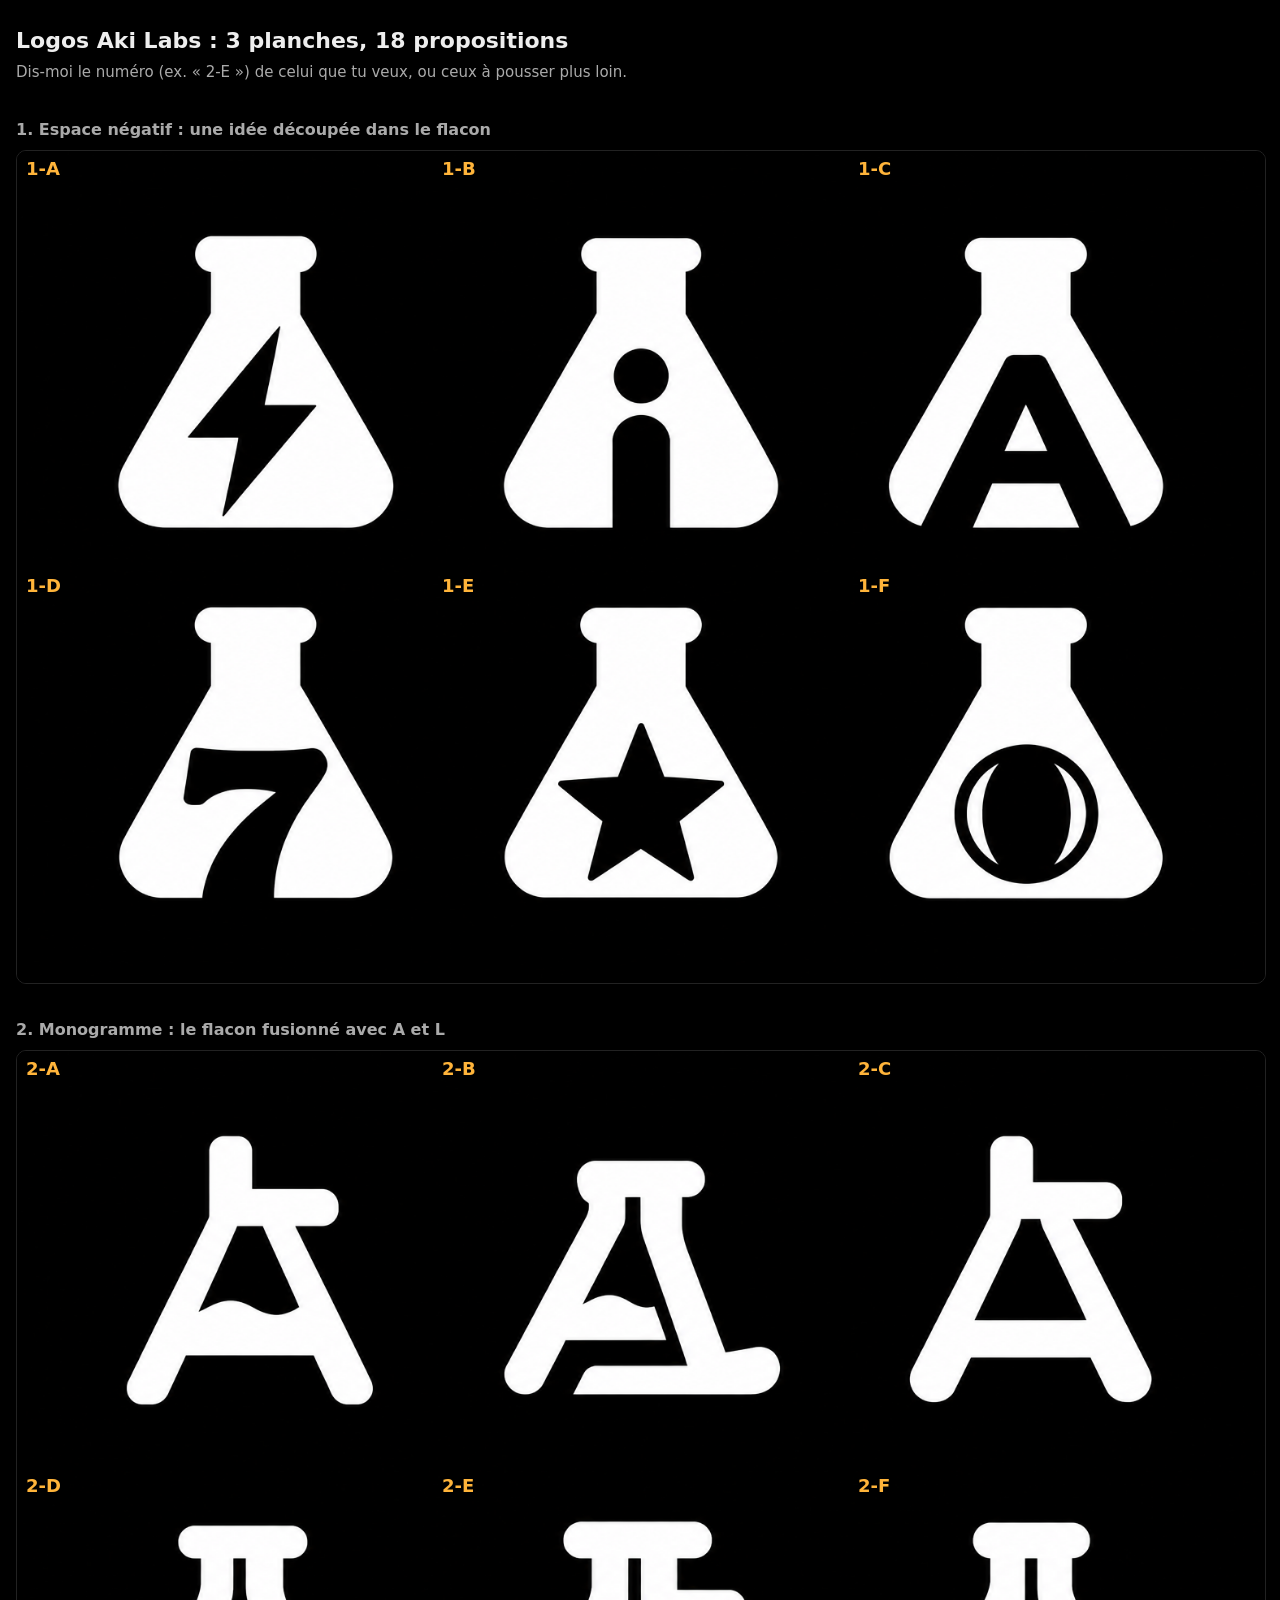
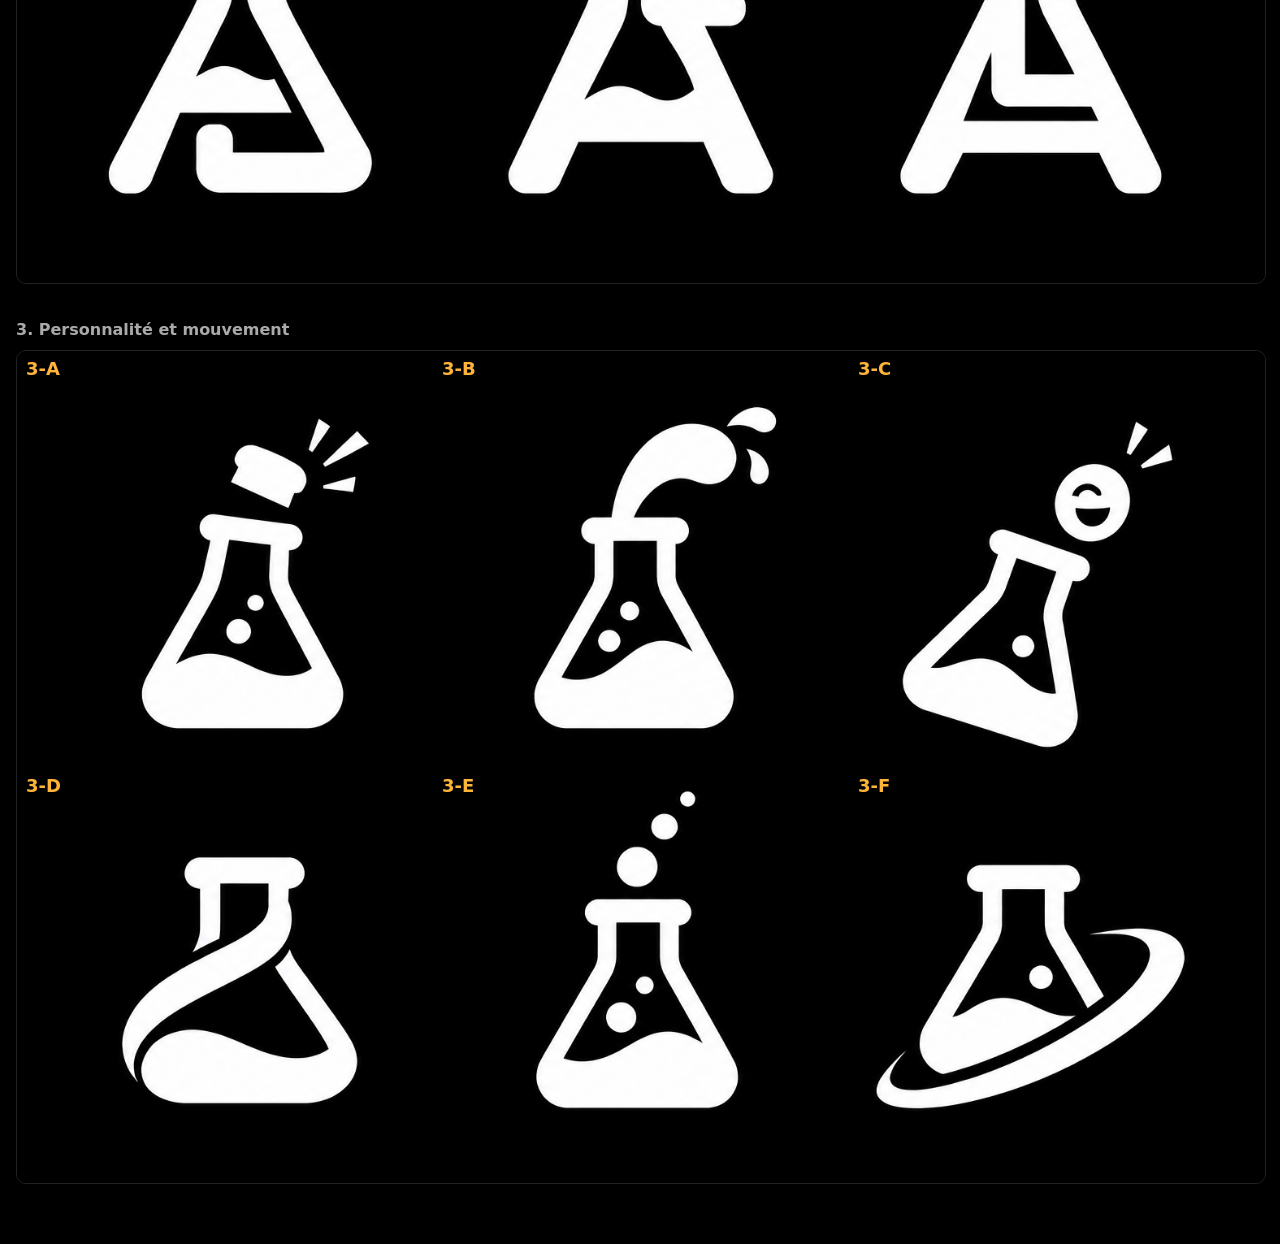
==== logo-mark/codex/index.html @ 2d0d85c2 "Logo mark boards generated with Codex image generation (3 directions x 6) Co-Authored-By: Claude Opu" ====
<!doctype html>
<!-- Aki Labs logo boards generated with Codex image generation (owner 2026-11-10). Prompts p1-p3.txt, logs log1-3.txt.
     http://127.0.0.1:3661/aki-labs-brand/logo-mark/codex/ -->
<html lang="fr"><head><meta charset="utf-8"><meta name="viewport" content="width=device-width, initial-scale=1"><title>Logos Aki Labs : planches</title>
<style>
  body { margin: 0; background: #000; color: #eee; font: 15px/1.5 system-ui, sans-serif; }
  main { max-width: 1400px; margin: 0 auto; padding: 24px 16px 60px; }
  h1 { font-size: 22px; margin: 0 0 4px; } h2 { font-size: 16px; color: #aaa; margin: 34px 0 8px; font-weight: 600; }
  .board { position: relative; } .board img { width: 100%; display: block; border: 1px solid #222; border-radius: 10px; }
  .board b { position: absolute; font: 700 18px system-ui; color: #ffb43a; transform: translate(10px, 8px); }
</style></head><body><main>
<h1>Logos Aki Labs : 3 planches, 18 propositions</h1>
<p style="color:#aaa;margin:0">Dis-moi le numéro (ex. « 2-E ») de celui que tu veux, ou ceux à pousser plus loin.</p>
<h2>1. Espace négatif : une idée découpée dans le flacon</h2><div class="board" data-n="1"><img src="planche-1.png"></div>
<h2>2. Monogramme : le flacon fusionné avec A et L</h2><div class="board" data-n="2"><img src="planche-2.png"></div>
<h2>3. Personnalité et mouvement</h2><div class="board" data-n="3"><img src="planche-3.png"></div>
</main><script>
document.querySelectorAll('.board').forEach((b) => 'ABCDEF'.split('').forEach((l, i) => {
  const t = document.createElement('b'); t.textContent = b.dataset.n + '-' + l;
  t.style.left = (i % 3) * 33.33 + '%'; t.style.top = (i < 3 ? 0 : 50) + '%'; b.appendChild(t);
}));
</script></body></html>
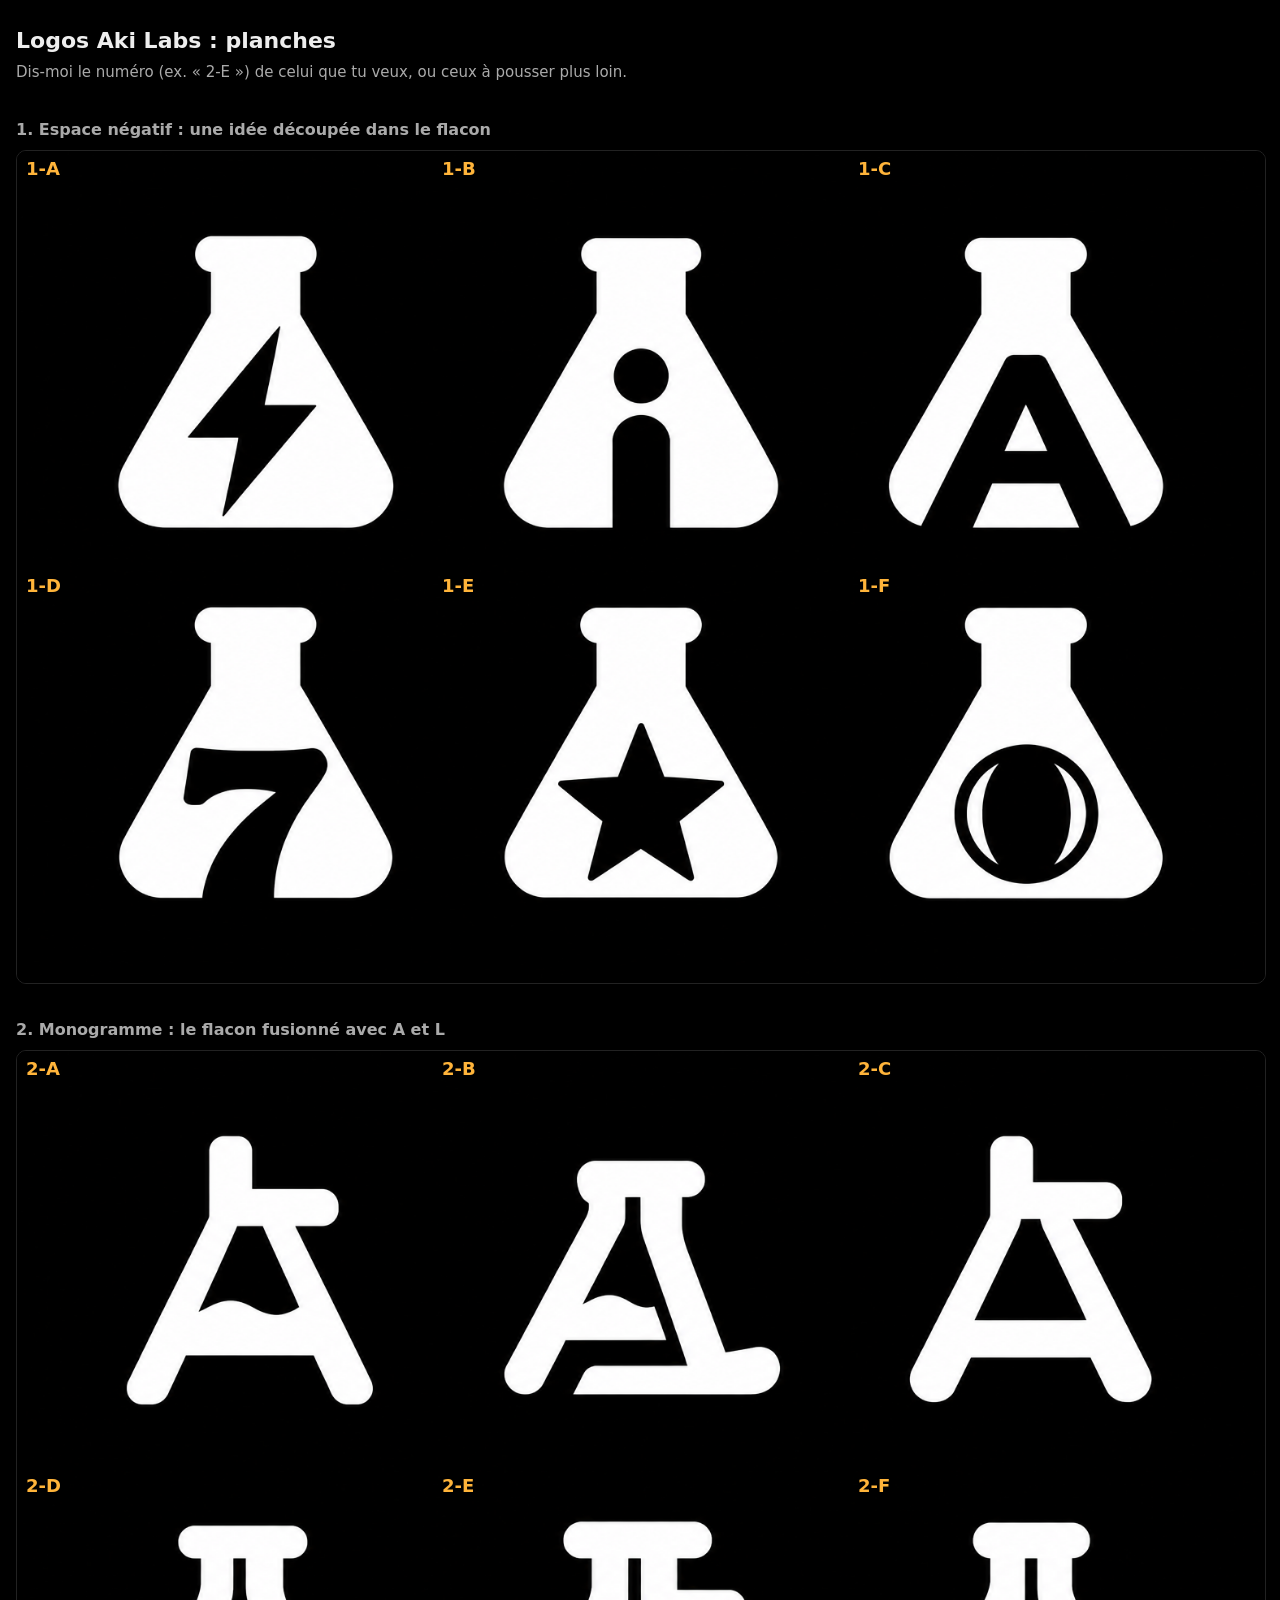
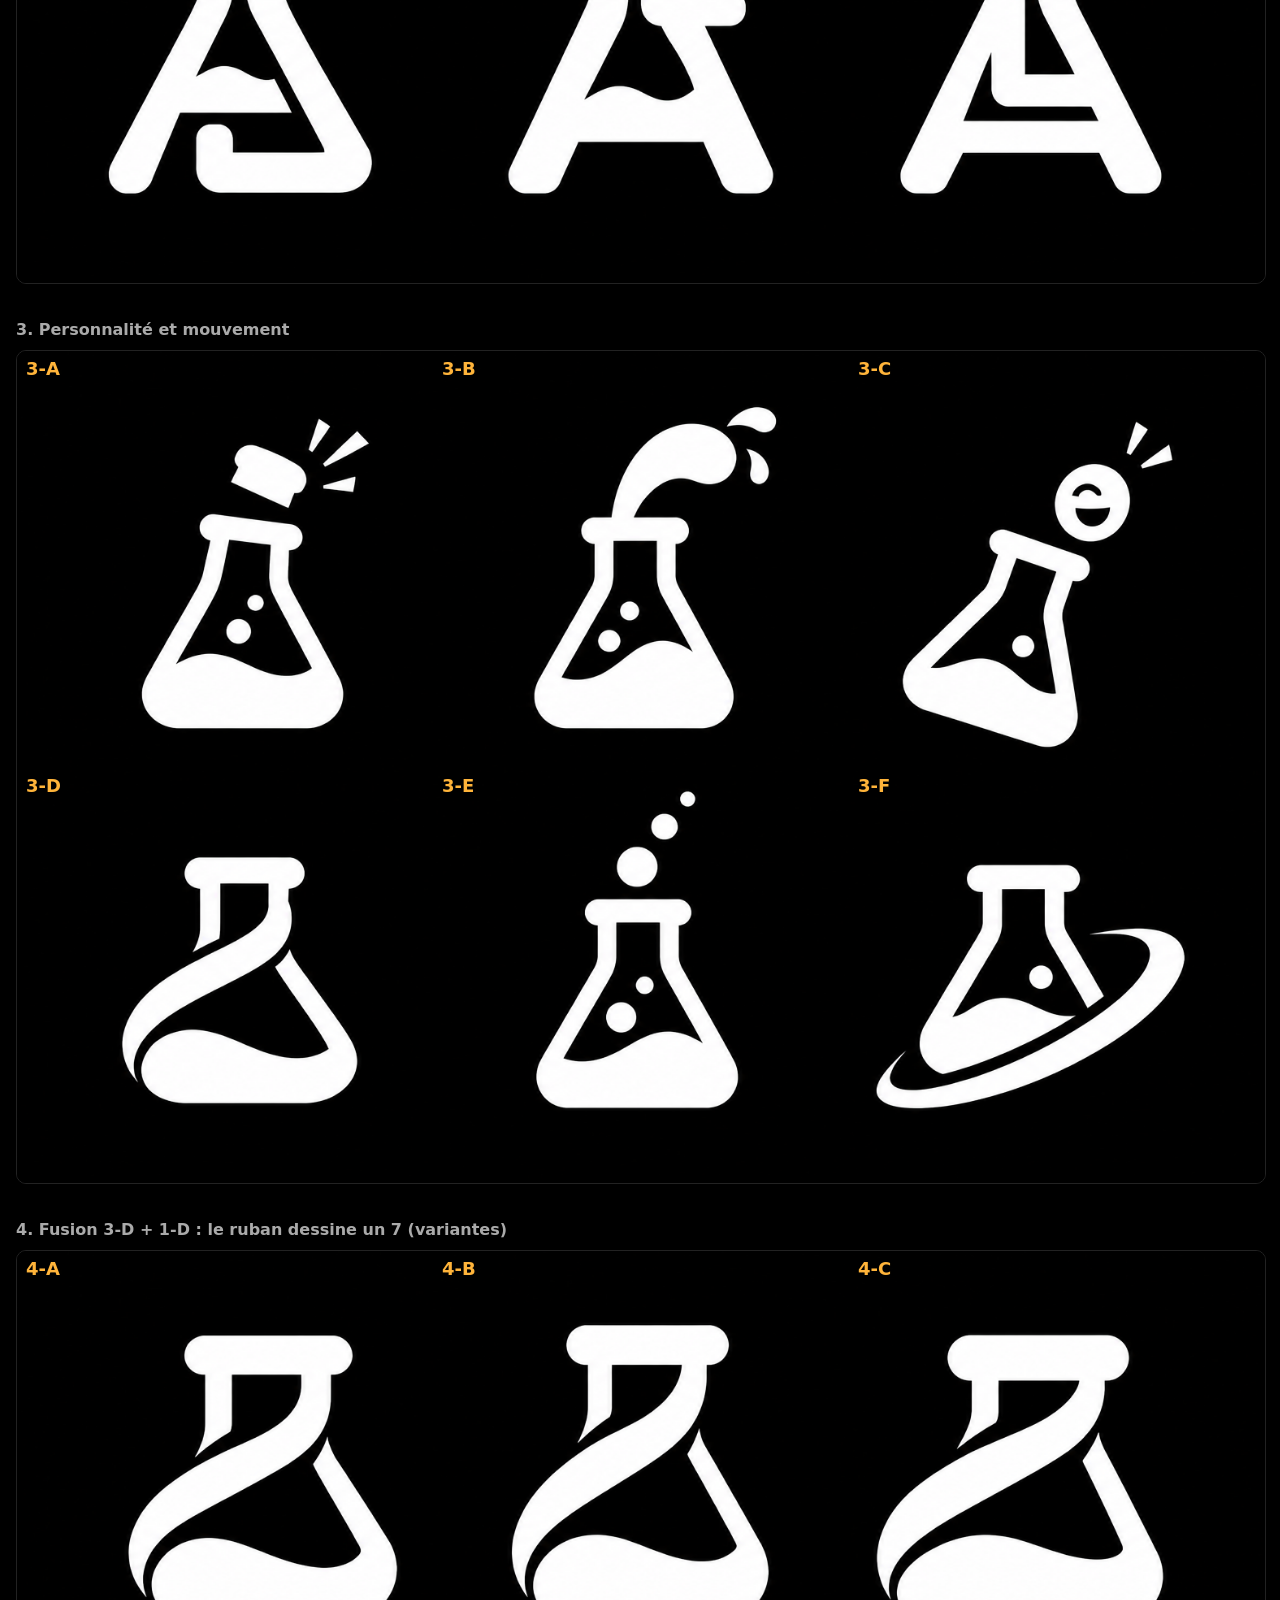
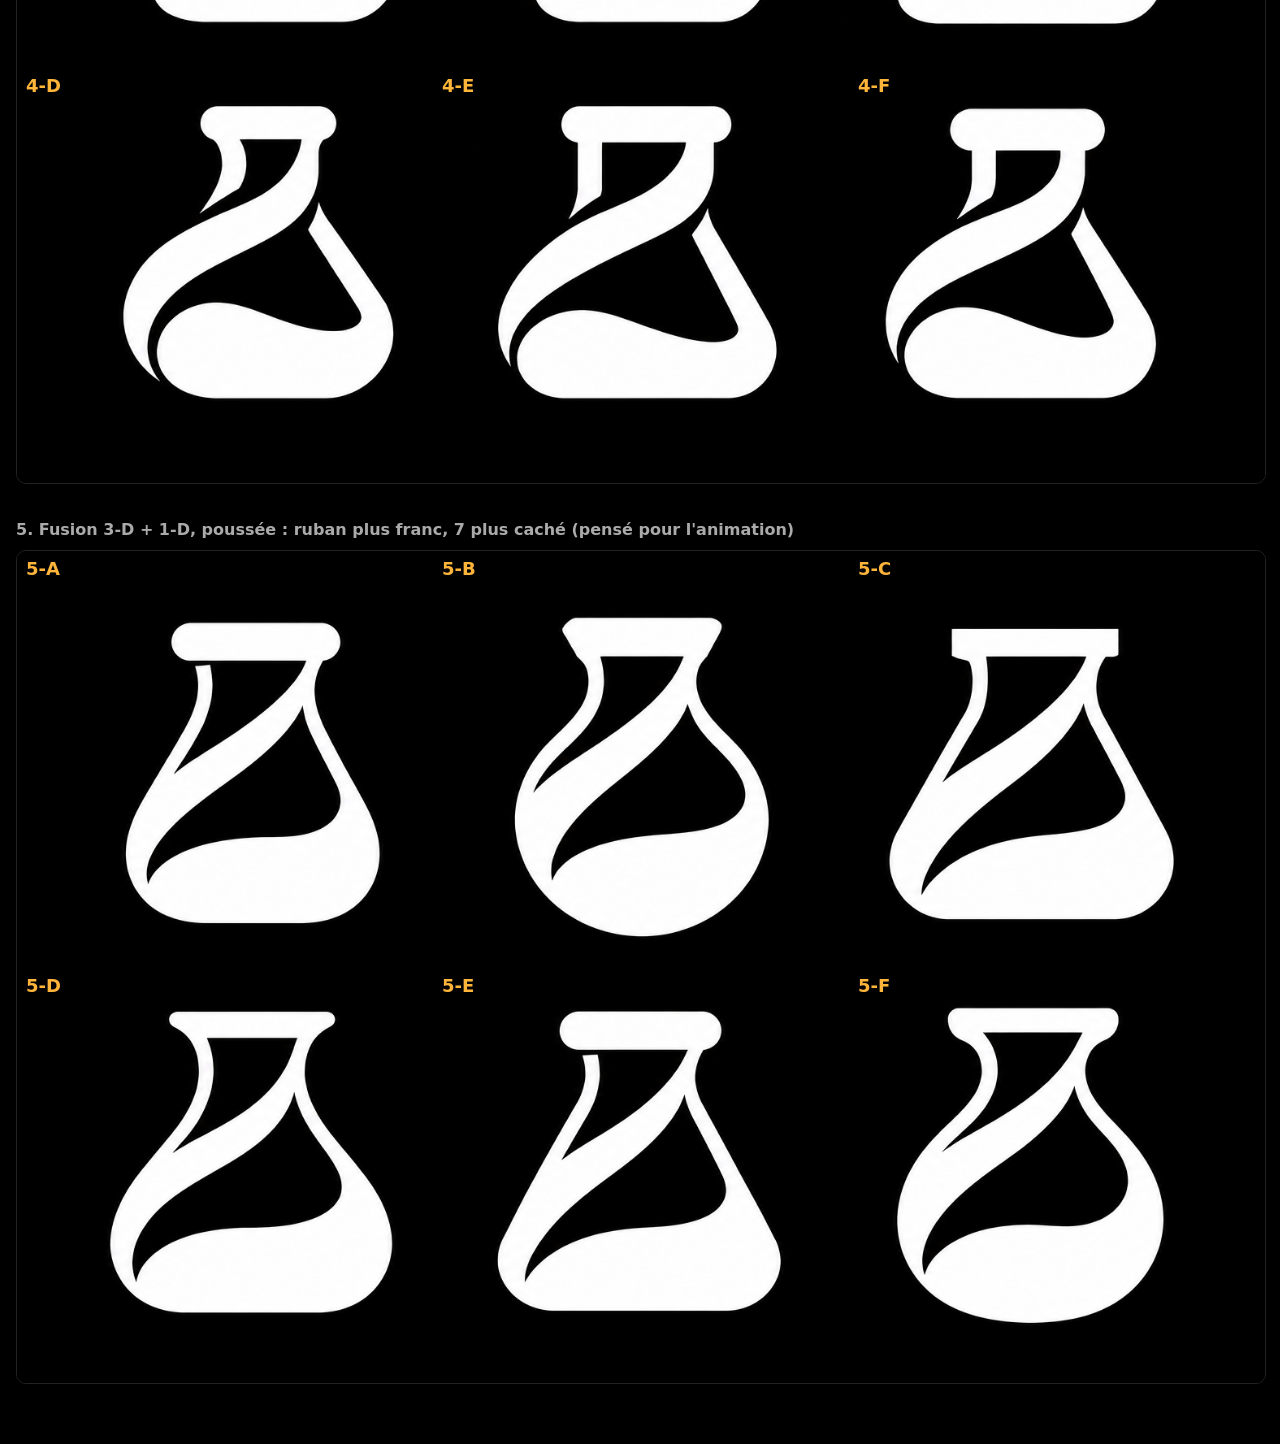
==== commit 86202a32: "Logo boards 4-5: ribbon flask that draws a 7 (merge of 3-D and 1-D) Co-Authored-By: Claude Opus 5.5 " ====
--- a/logo-mark/codex/index.html
+++ b/logo-mark/codex/index.html
@@ -9,11 +9,13 @@
   .board { position: relative; } .board img { width: 100%; display: block; border: 1px solid #222; border-radius: 10px; }
   .board b { position: absolute; font: 700 18px system-ui; color: #ffb43a; transform: translate(10px, 8px); }
 </style></head><body><main>
-<h1>Logos Aki Labs : 3 planches, 18 propositions</h1>
+<h1>Logos Aki Labs : planches</h1>
 <p style="color:#aaa;margin:0">Dis-moi le numéro (ex. « 2-E ») de celui que tu veux, ou ceux à pousser plus loin.</p>
 <h2>1. Espace négatif : une idée découpée dans le flacon</h2><div class="board" data-n="1"><img src="planche-1.png"></div>
 <h2>2. Monogramme : le flacon fusionné avec A et L</h2><div class="board" data-n="2"><img src="planche-2.png"></div>
 <h2>3. Personnalité et mouvement</h2><div class="board" data-n="3"><img src="planche-3.png"></div>
+<h2>4. Fusion 3-D + 1-D : le ruban dessine un 7 (variantes)</h2><div class="board" data-n="4"><img src="planche-4.png"></div>
+<h2>5. Fusion 3-D + 1-D, poussée : ruban plus franc, 7 plus caché (pensé pour l'animation)</h2><div class="board" data-n="5"><img src="planche-5.png"></div>
 </main><script>
 document.querySelectorAll('.board').forEach((b) => 'ABCDEF'.split('').forEach((l, i) => {
   const t = document.createElement('b'); t.textContent = b.dataset.n + '-' + l;
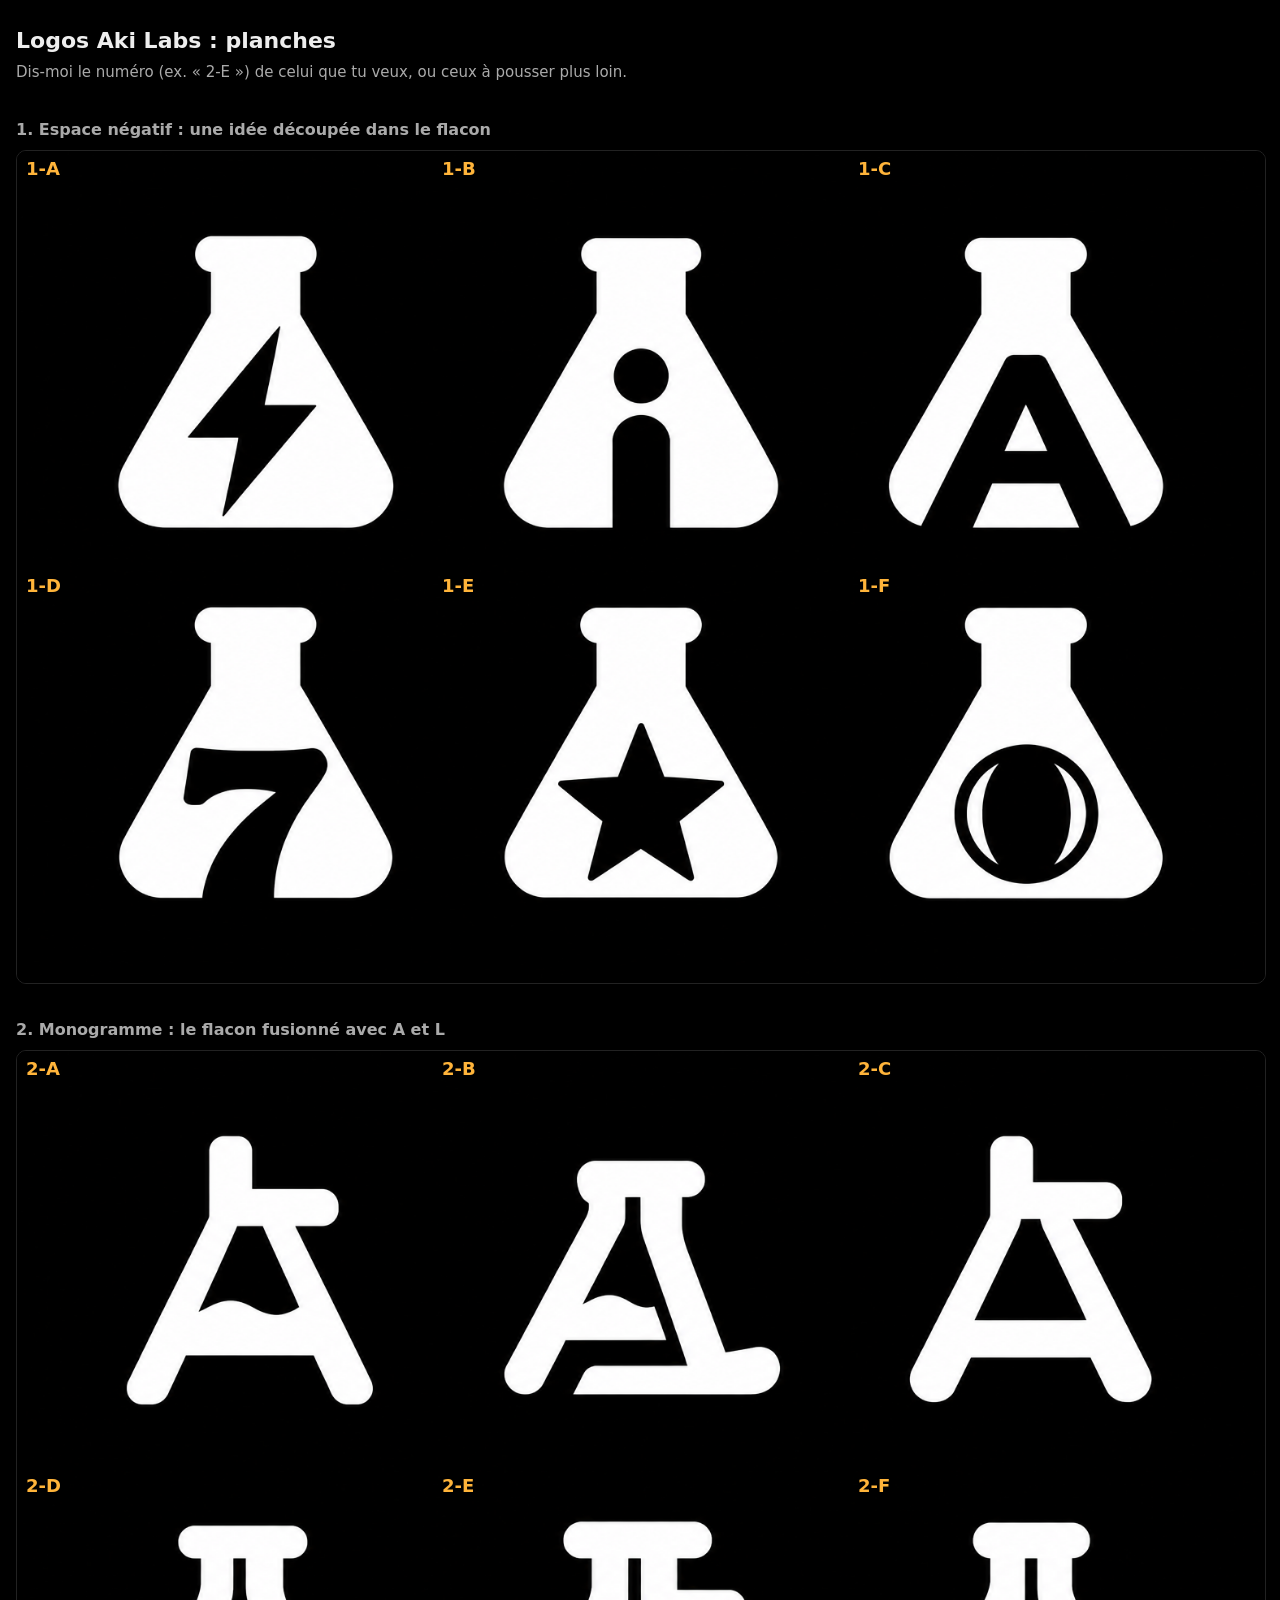
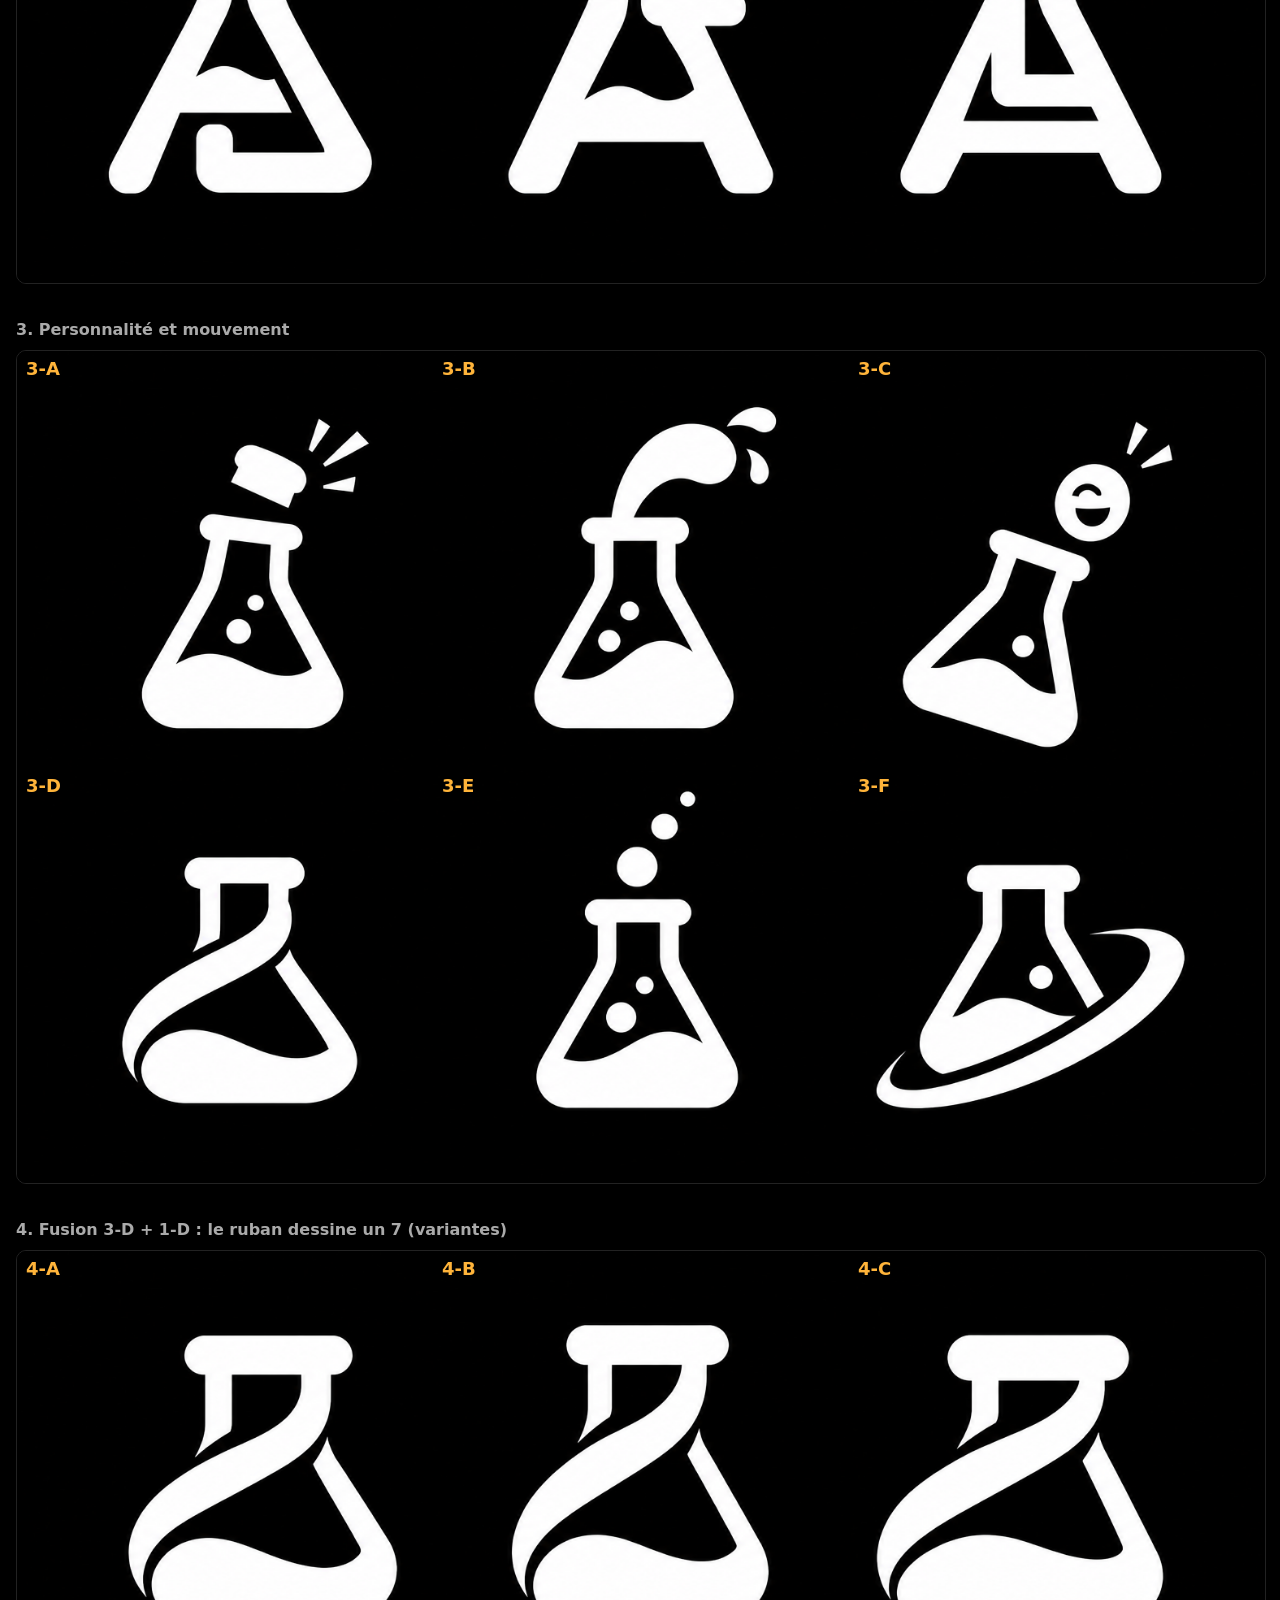
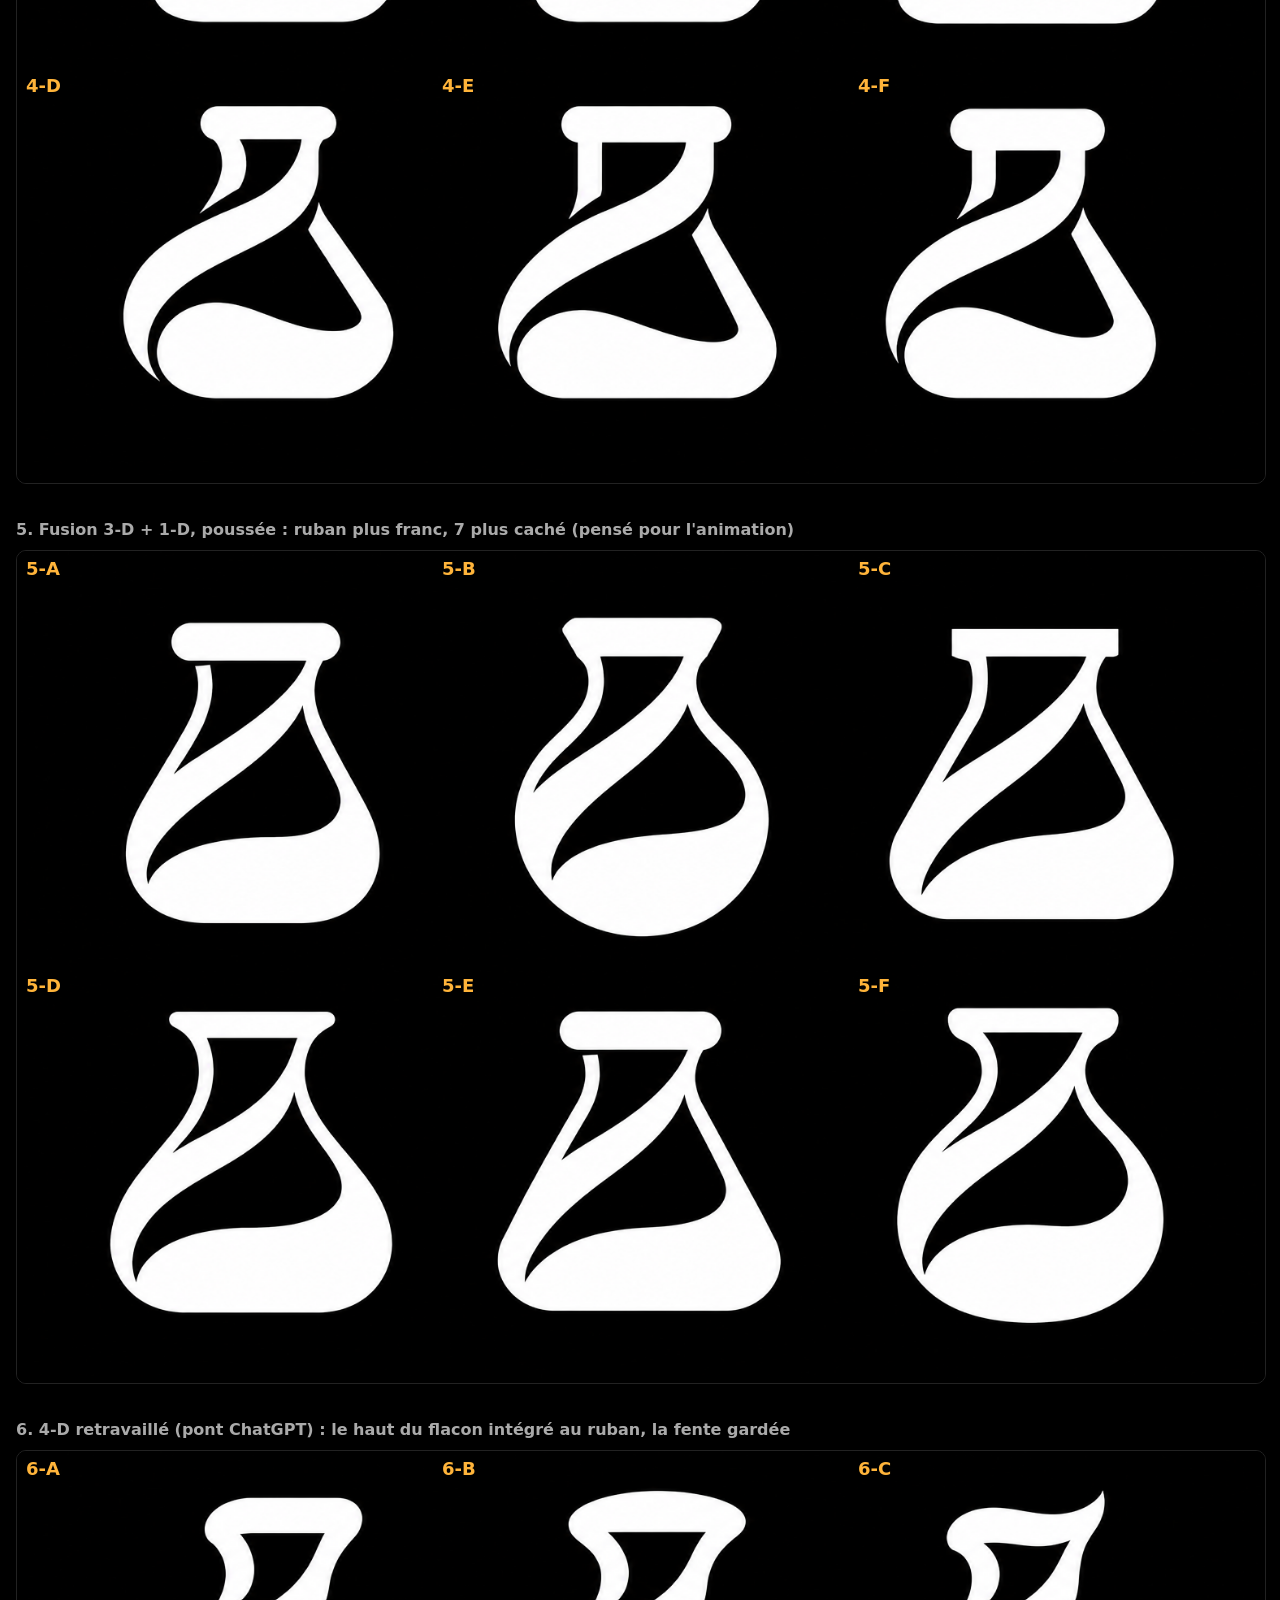
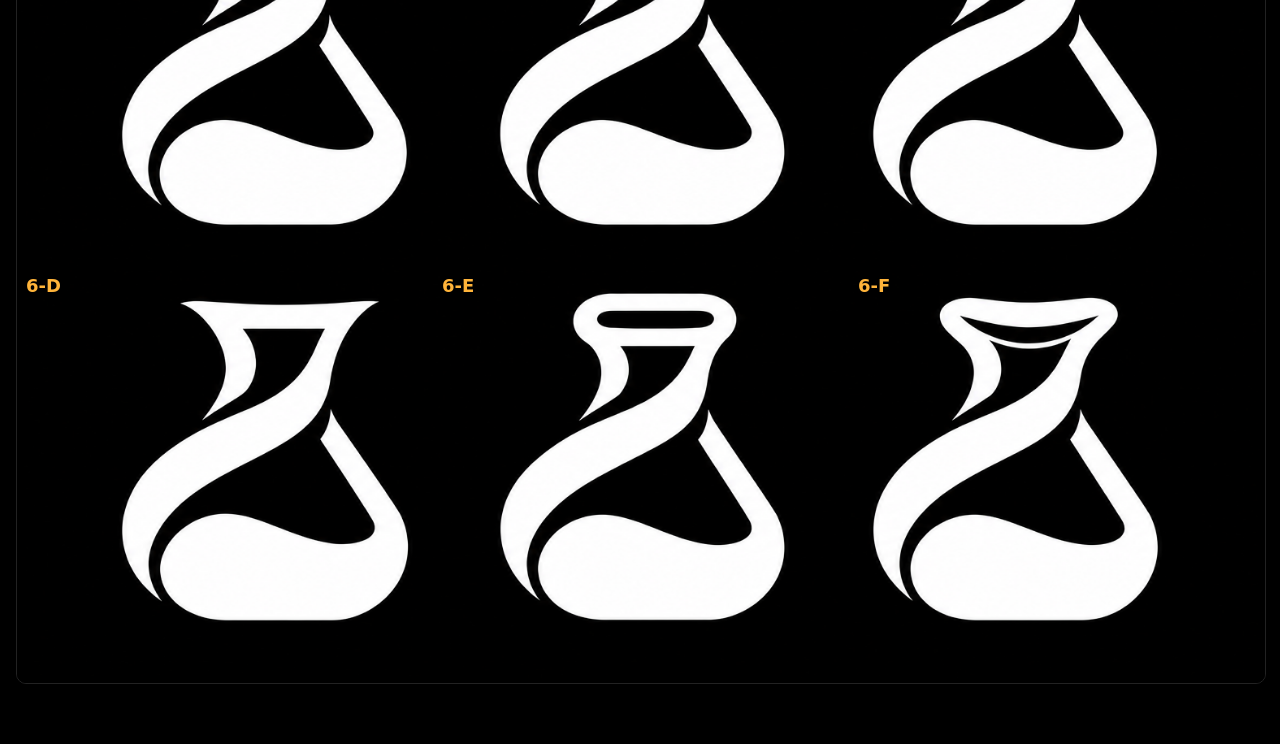
==== commit 83823ea5: "Logo board 6: 4-D with the rim / neck integrated into the ribbon (ChatGPT bridge) Co-Authored-By: Cl" ====
--- a/logo-mark/codex/index.html
+++ b/logo-mark/codex/index.html
@@ -16,6 +16,7 @@
 <h2>3. Personnalité et mouvement</h2><div class="board" data-n="3"><img src="planche-3.png"></div>
 <h2>4. Fusion 3-D + 1-D : le ruban dessine un 7 (variantes)</h2><div class="board" data-n="4"><img src="planche-4.png"></div>
 <h2>5. Fusion 3-D + 1-D, poussée : ruban plus franc, 7 plus caché (pensé pour l'animation)</h2><div class="board" data-n="5"><img src="planche-5.png"></div>
+<h2>6. 4-D retravaillé (pont ChatGPT) : le haut du flacon intégré au ruban, la fente gardée</h2><div class="board" data-n="6"><img src="../bridge/planche-6.png"></div>
 </main><script>
 document.querySelectorAll('.board').forEach((b) => 'ABCDEF'.split('').forEach((l, i) => {
   const t = document.createElement('b'); t.textContent = b.dataset.n + '-' + l;
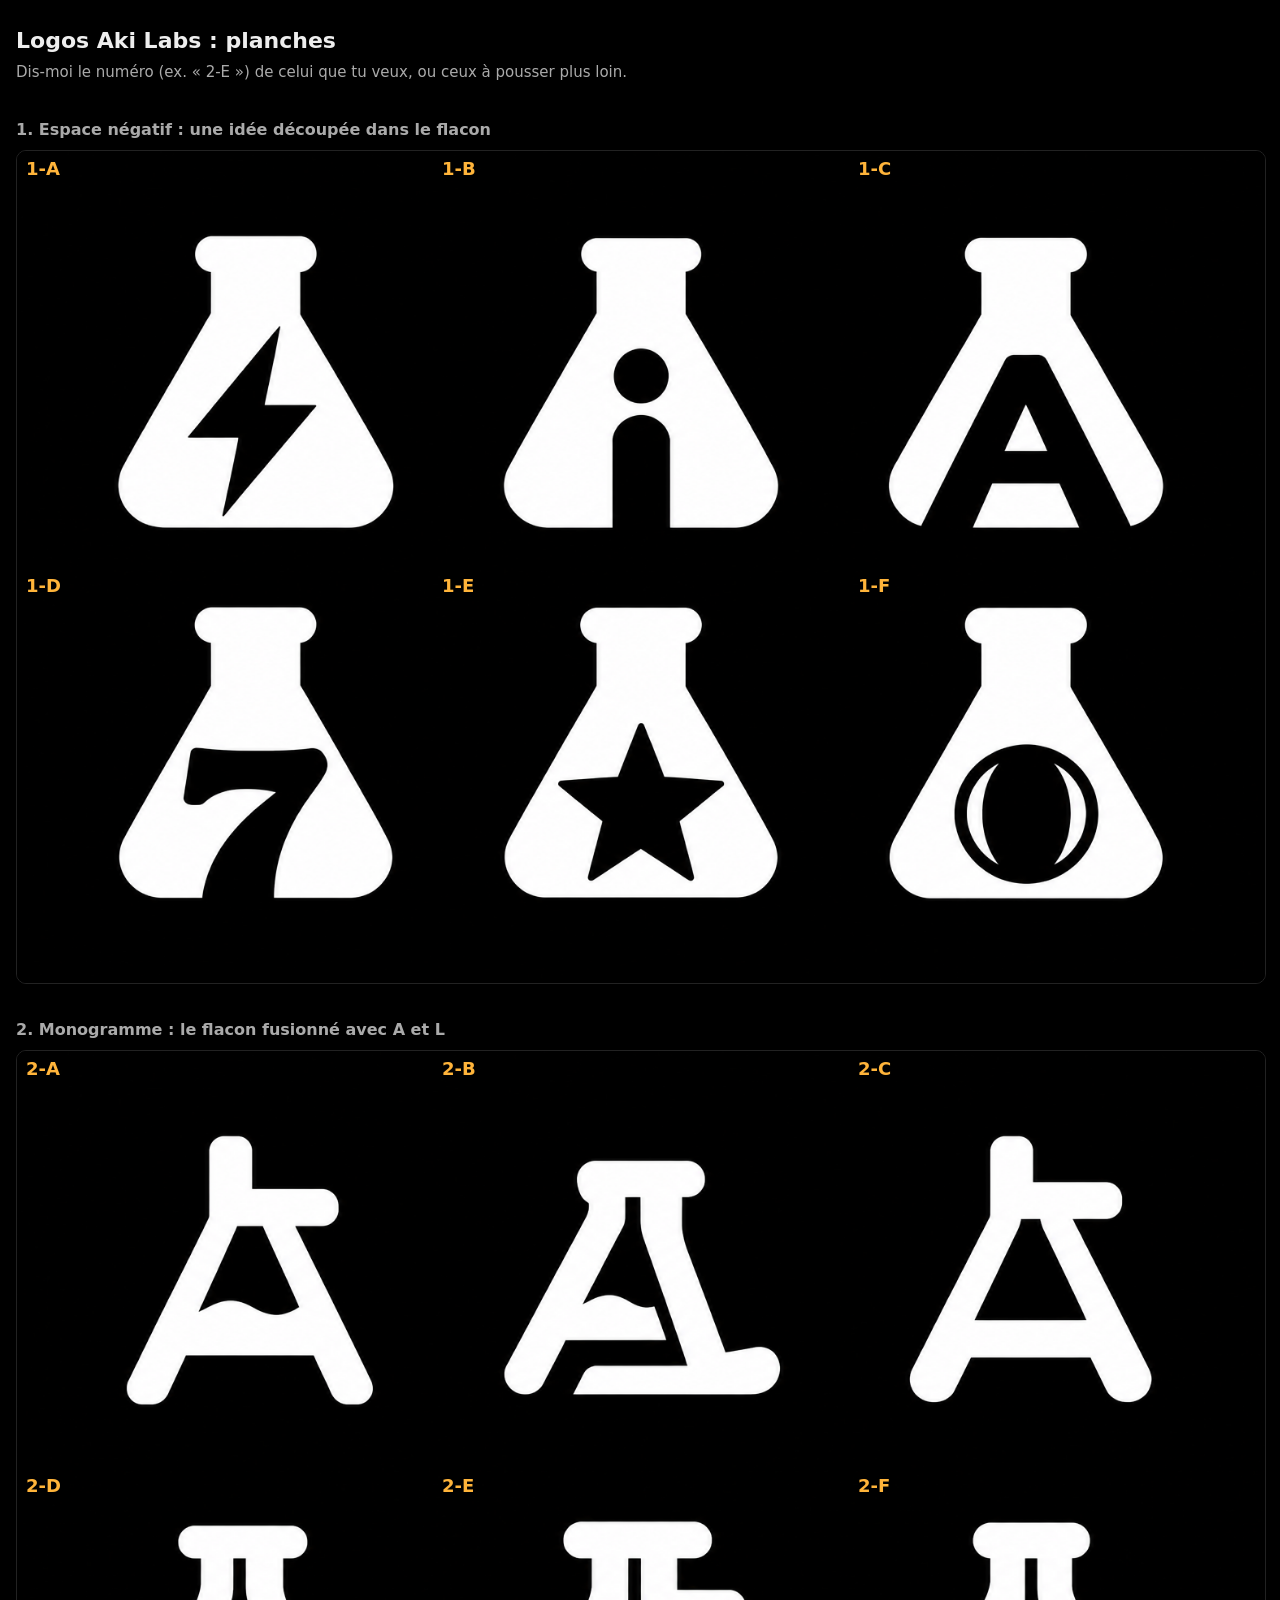
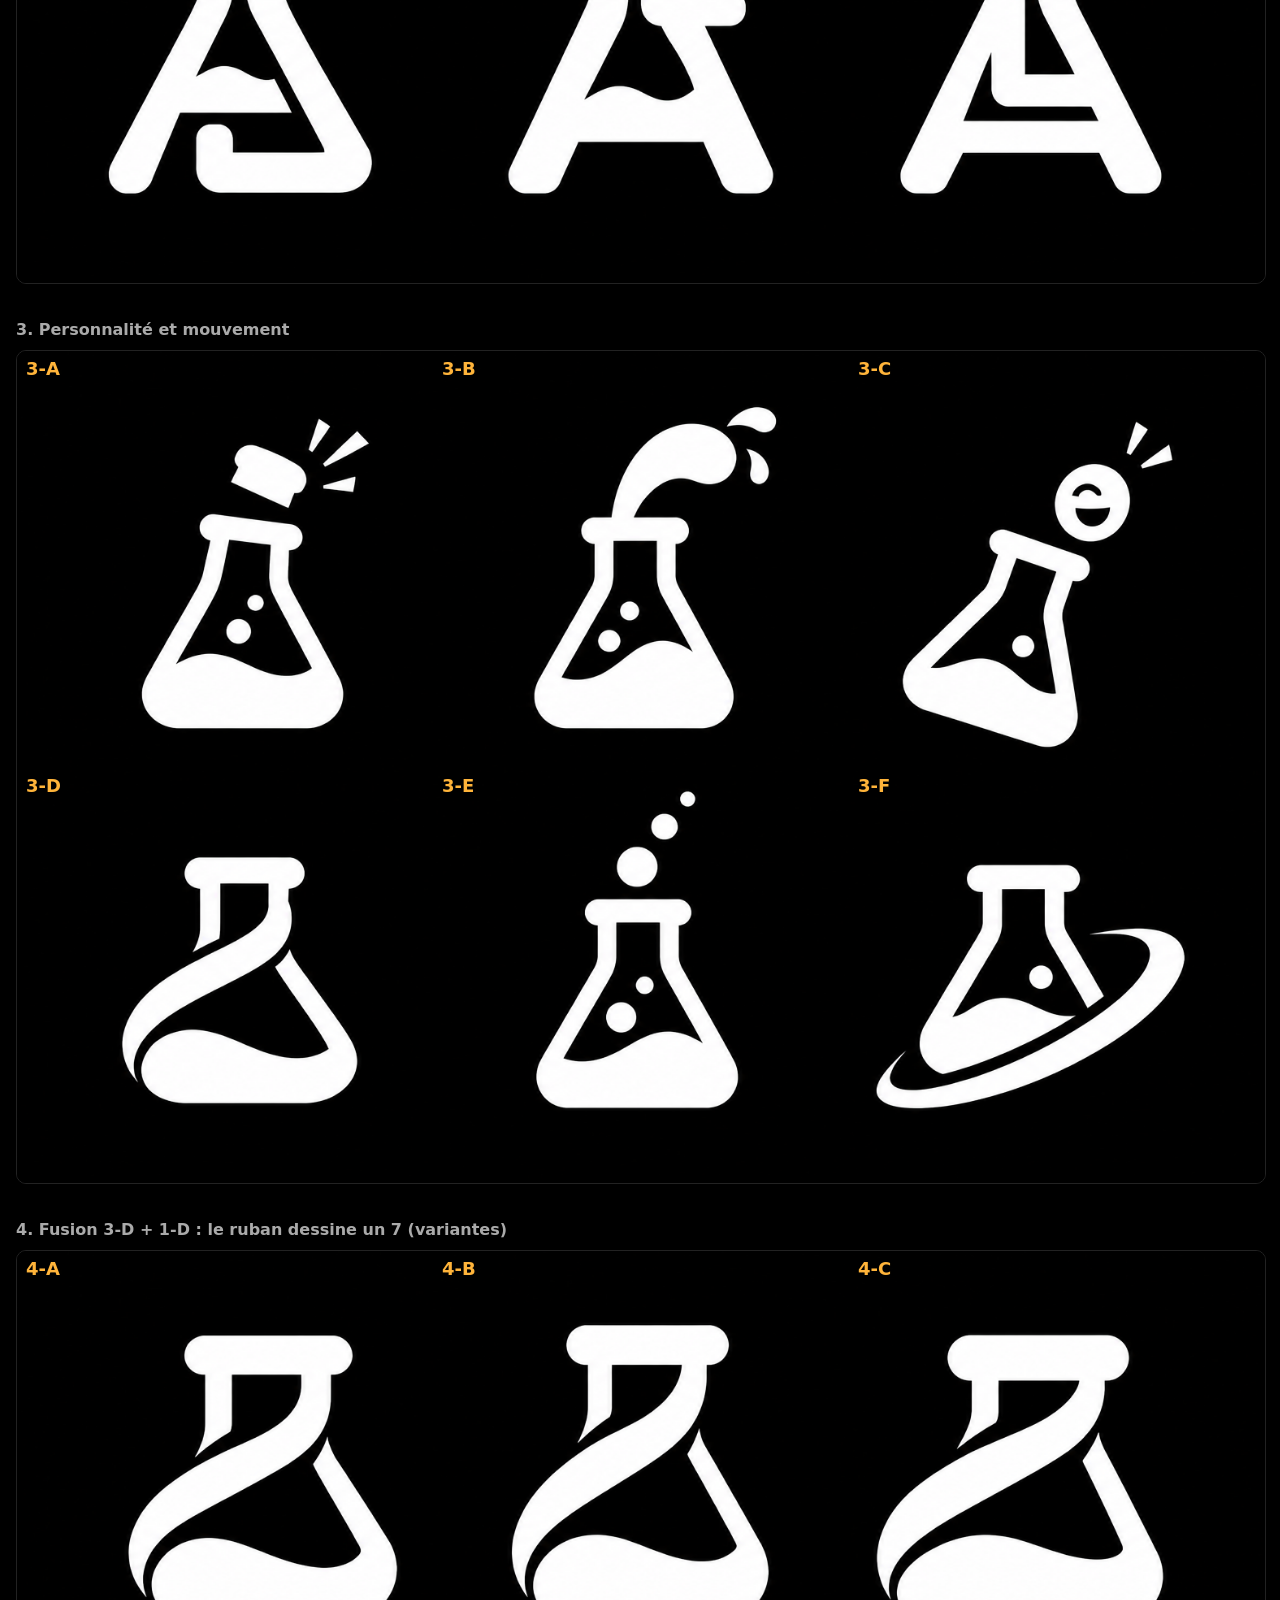
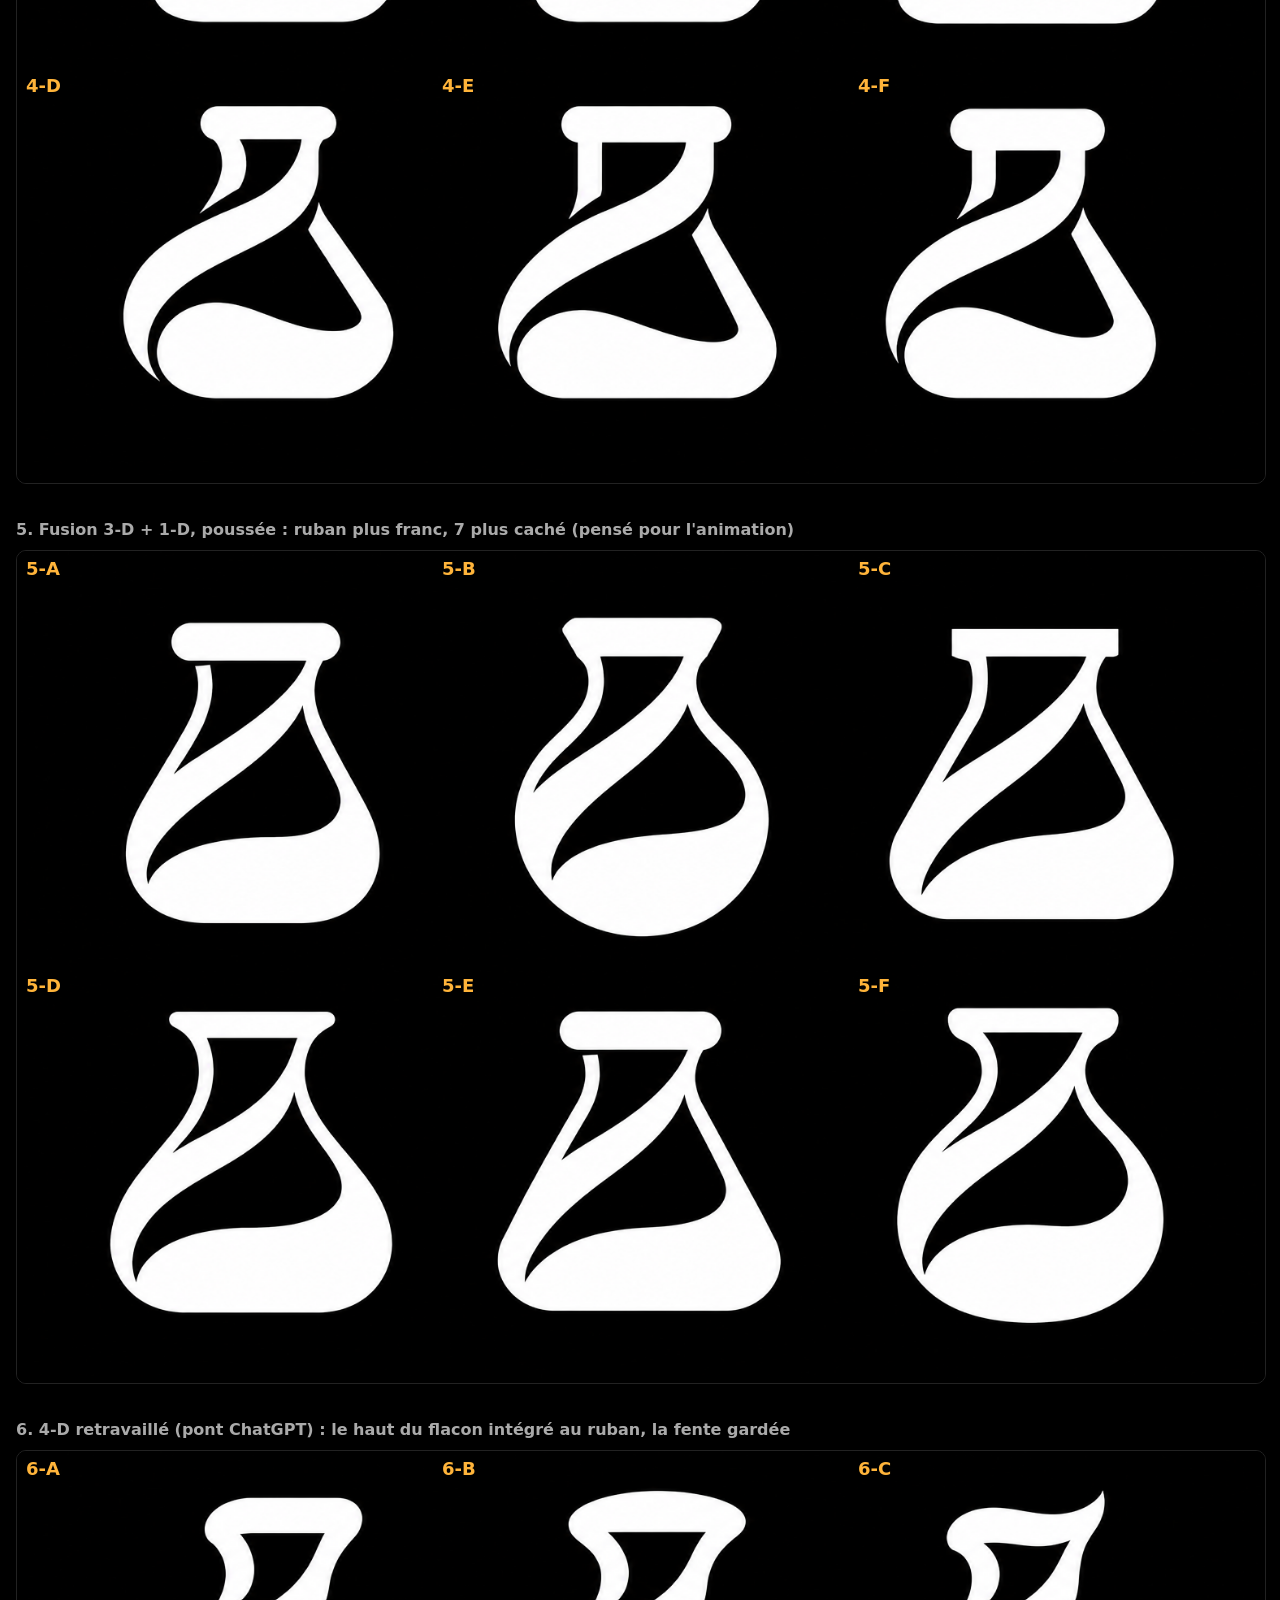
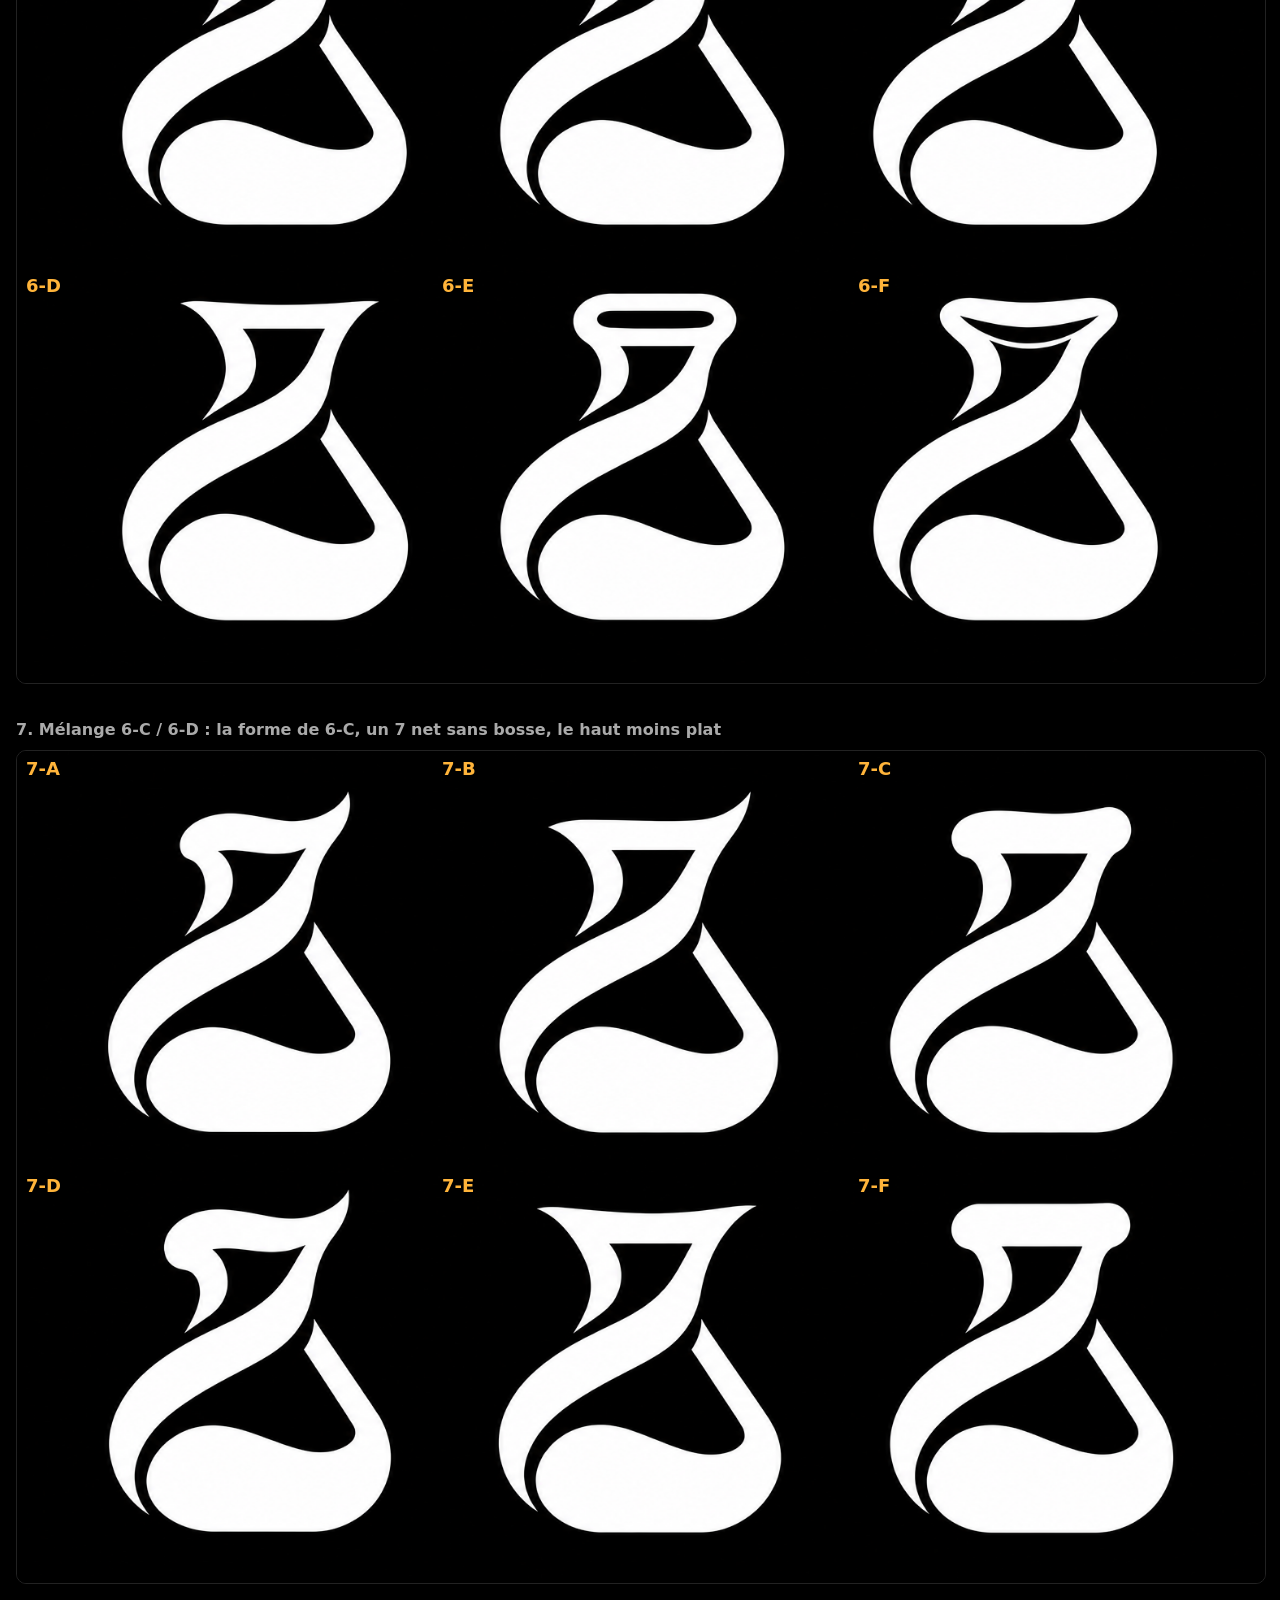
==== commit 3a44962e: "Logo board 7: 6-C shape with a clean 7 (ChatGPT bridge) Co-Authored-By: Claude Opus 5.5 <noreply@ant" ====
--- a/logo-mark/codex/index.html
+++ b/logo-mark/codex/index.html
@@ -17,6 +17,7 @@
 <h2>4. Fusion 3-D + 1-D : le ruban dessine un 7 (variantes)</h2><div class="board" data-n="4"><img src="planche-4.png"></div>
 <h2>5. Fusion 3-D + 1-D, poussée : ruban plus franc, 7 plus caché (pensé pour l'animation)</h2><div class="board" data-n="5"><img src="planche-5.png"></div>
 <h2>6. 4-D retravaillé (pont ChatGPT) : le haut du flacon intégré au ruban, la fente gardée</h2><div class="board" data-n="6"><img src="../bridge/planche-6.png"></div>
+<h2>7. Mélange 6-C / 6-D : la forme de 6-C, un 7 net sans bosse, le haut moins plat</h2><div class="board" data-n="7"><img src="../bridge/planche-7.png"></div>
 </main><script>
 document.querySelectorAll('.board').forEach((b) => 'ABCDEF'.split('').forEach((l, i) => {
   const t = document.createElement('b'); t.textContent = b.dataset.n + '-' + l;
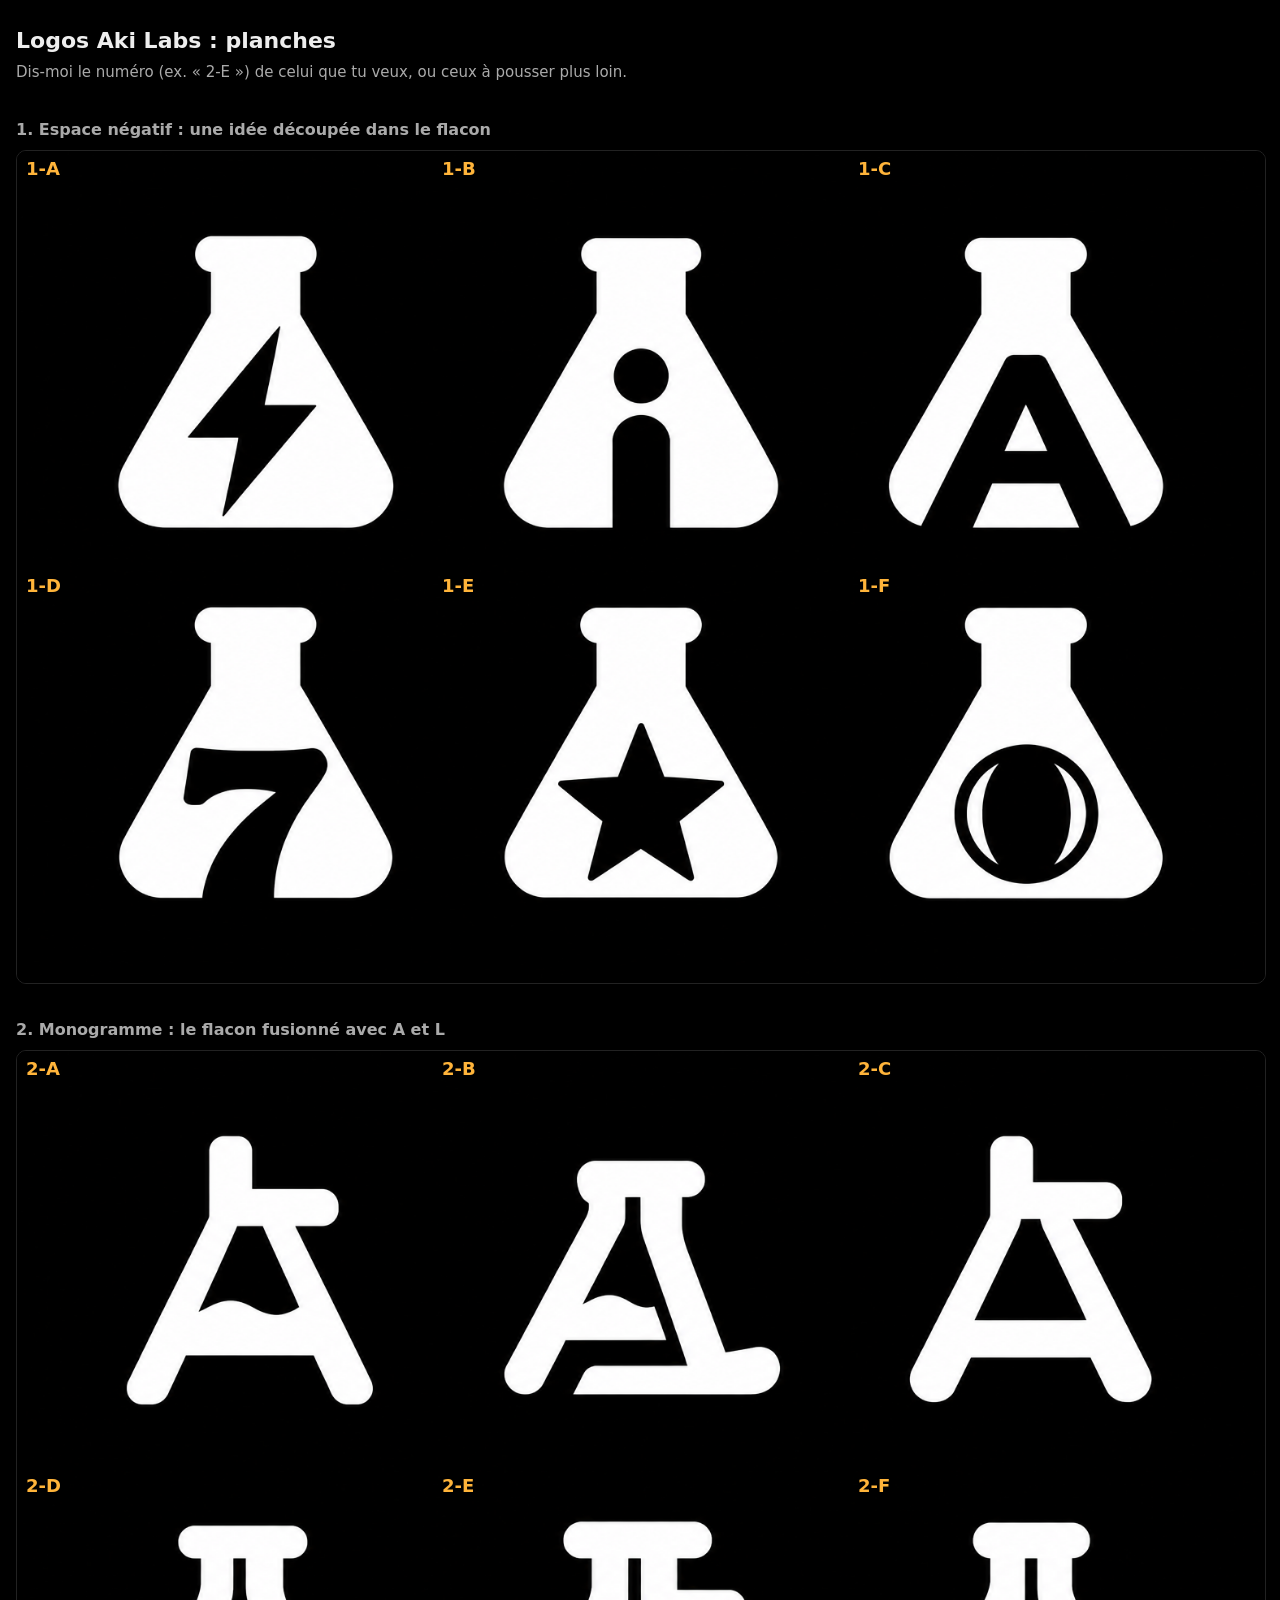
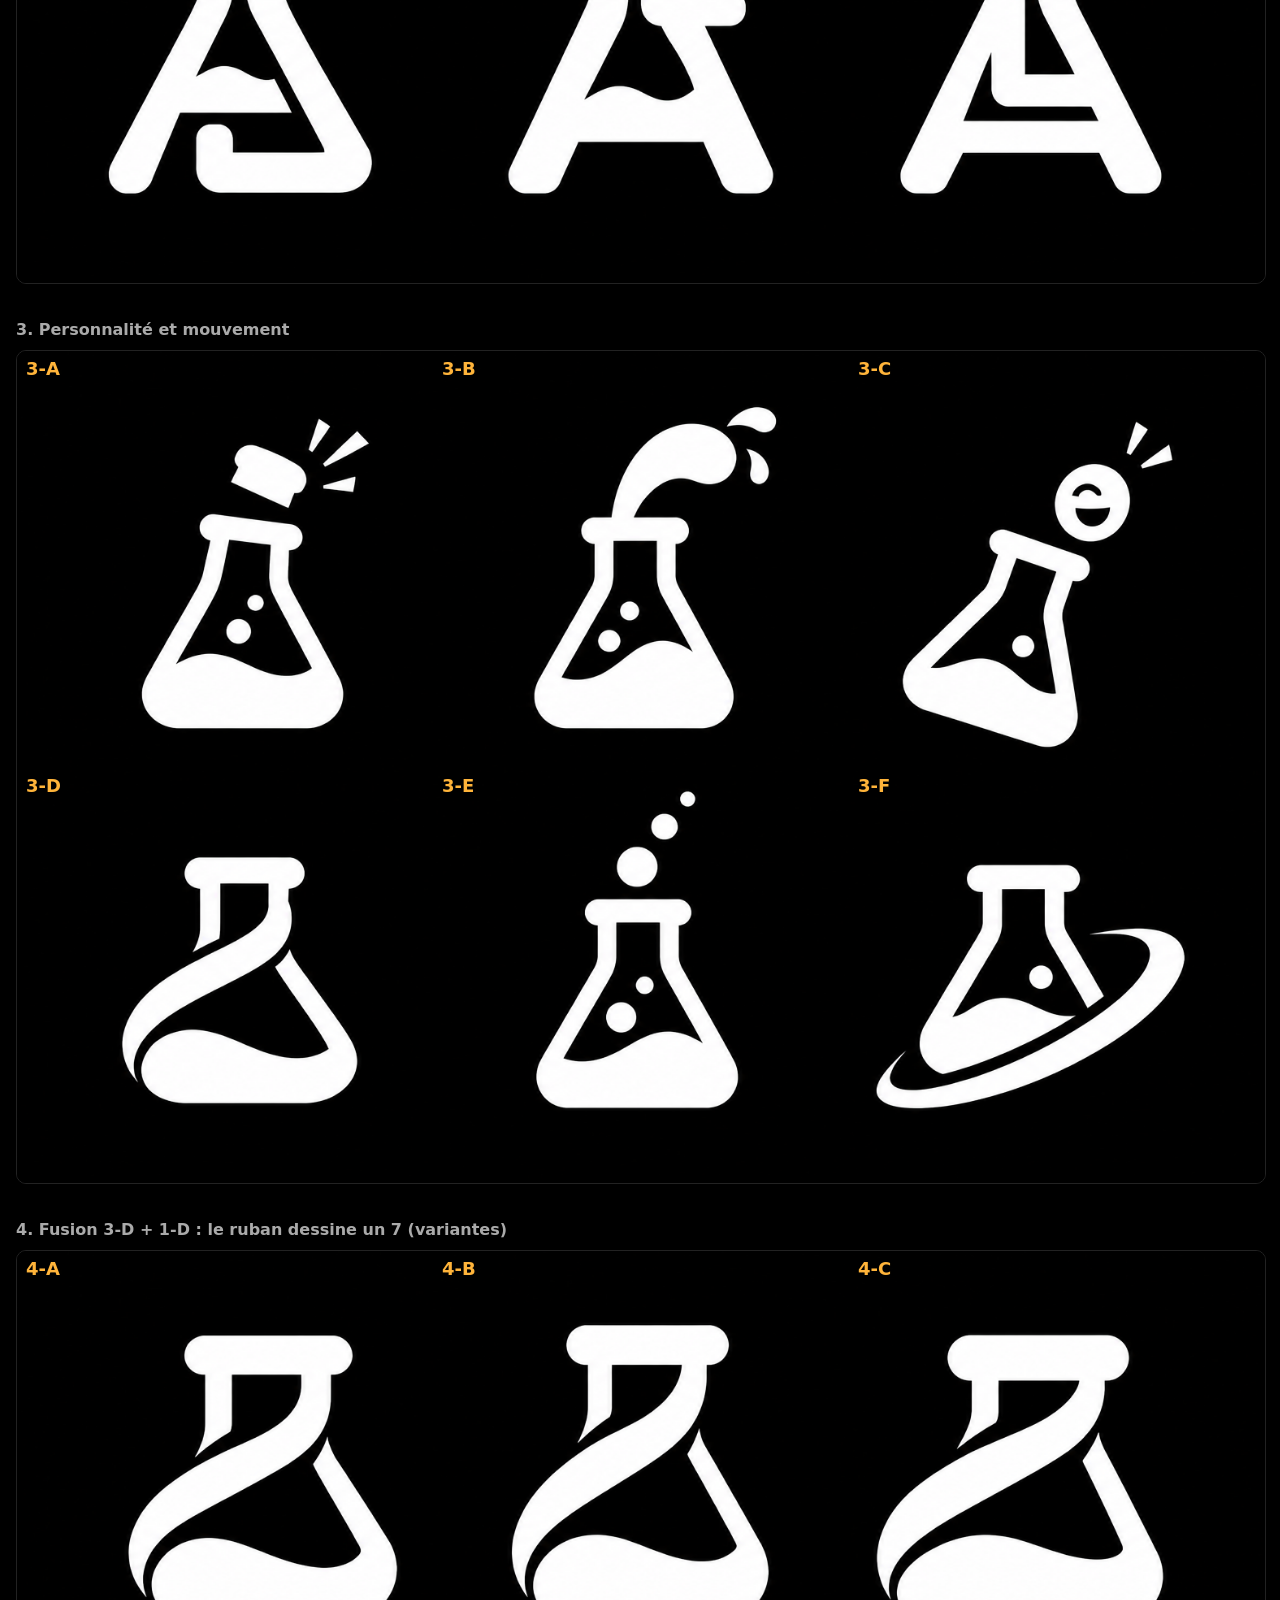
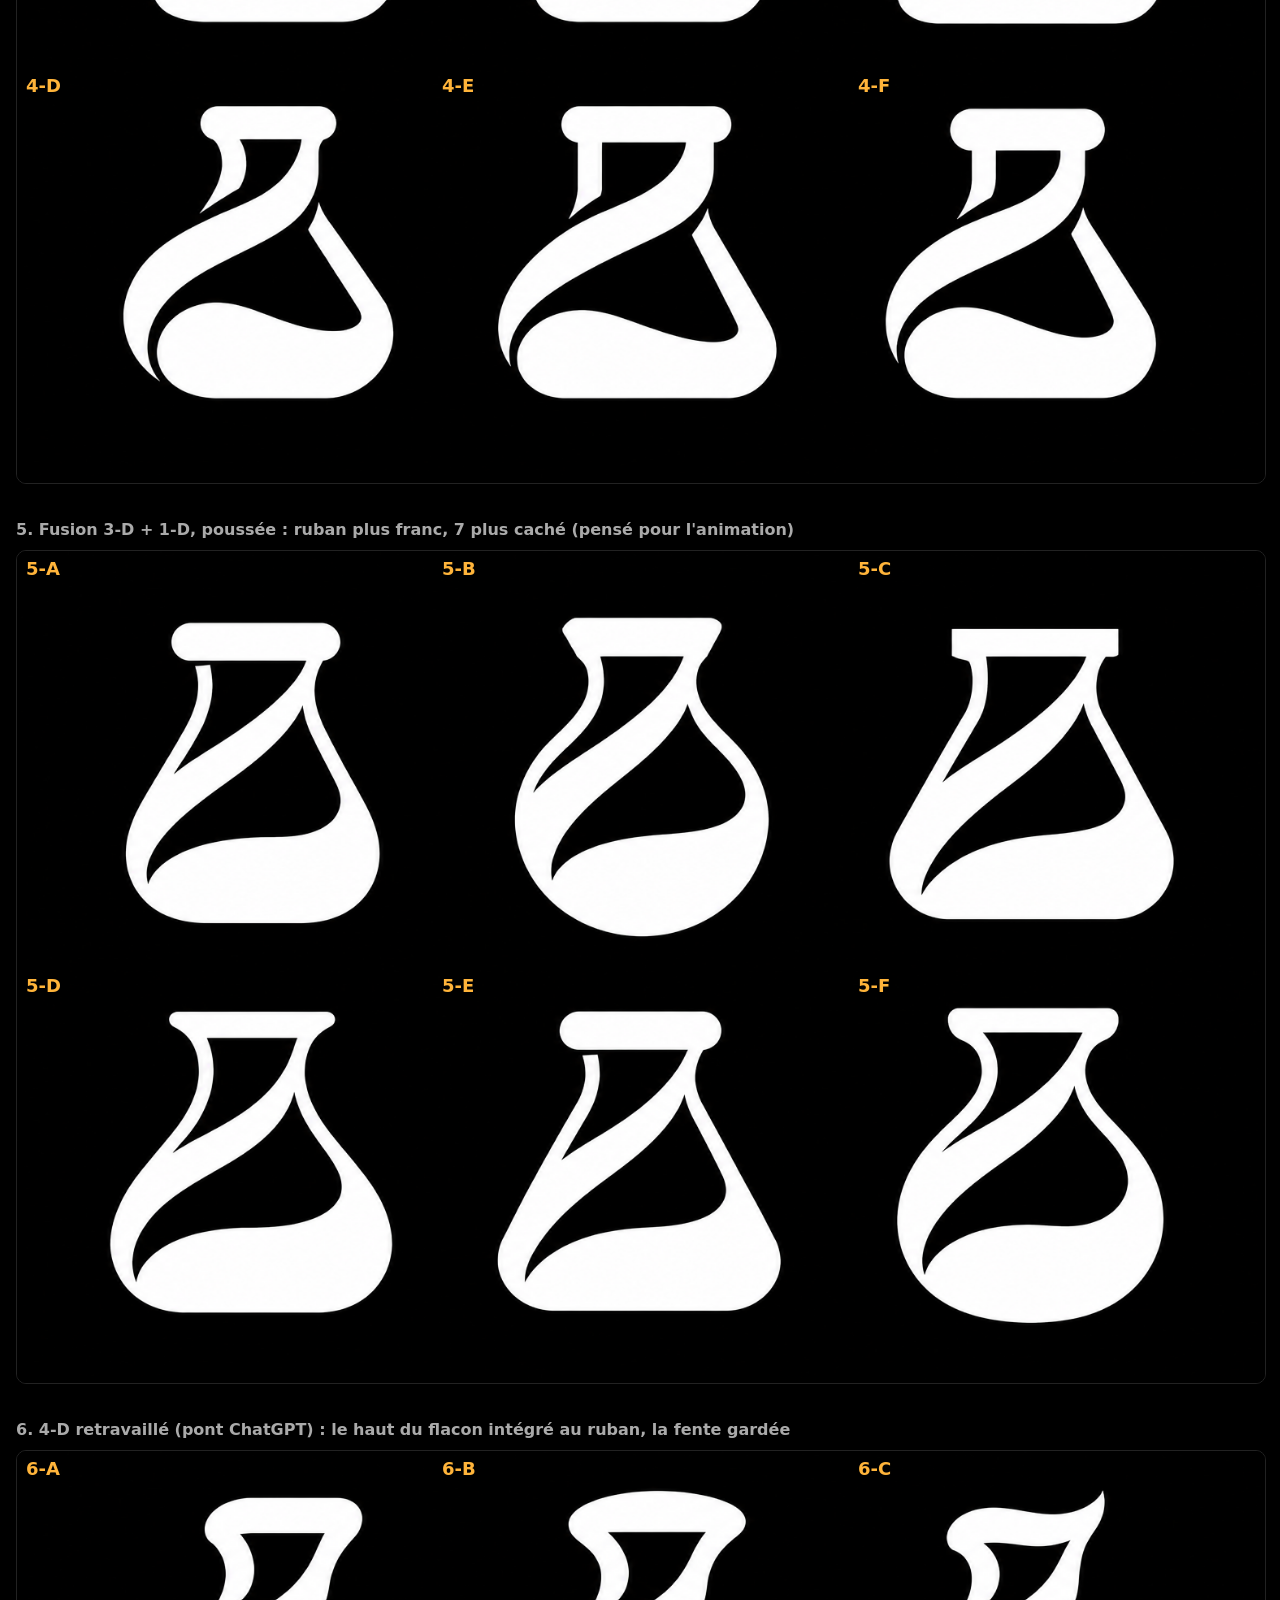
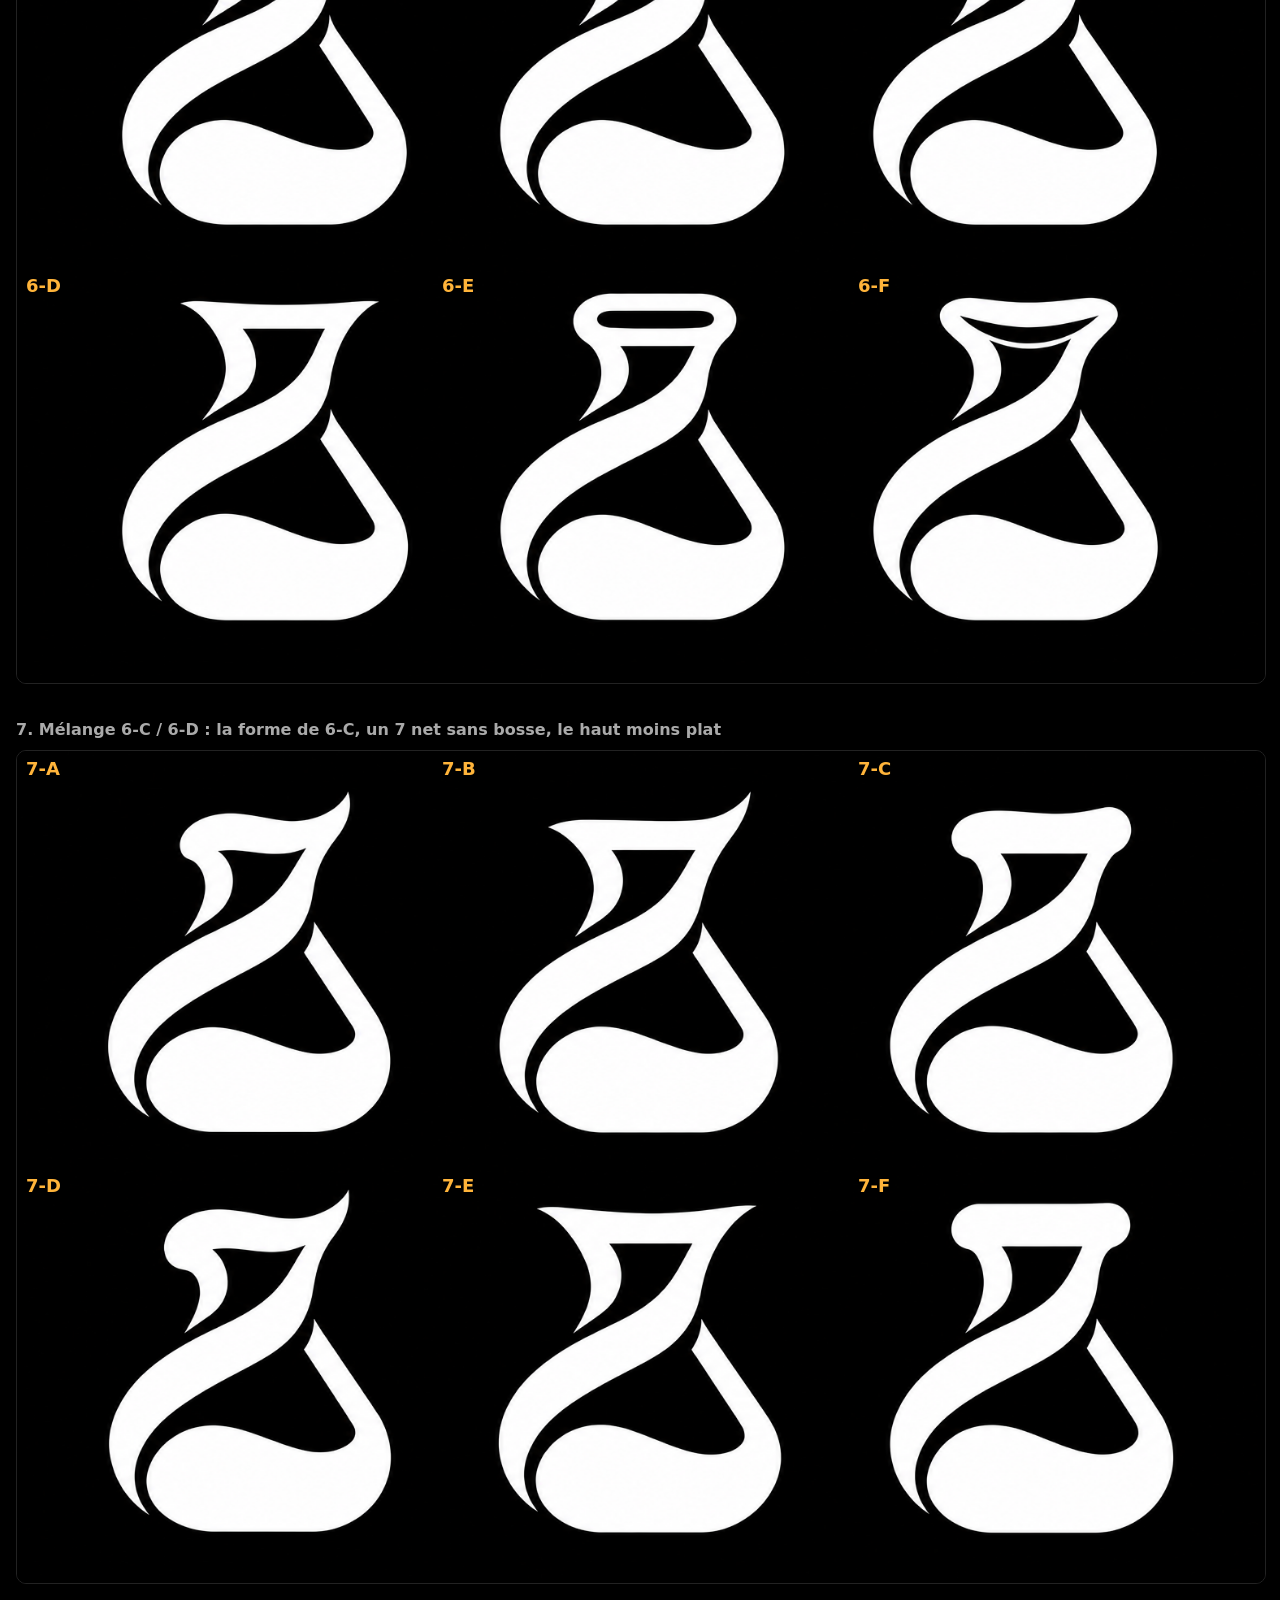
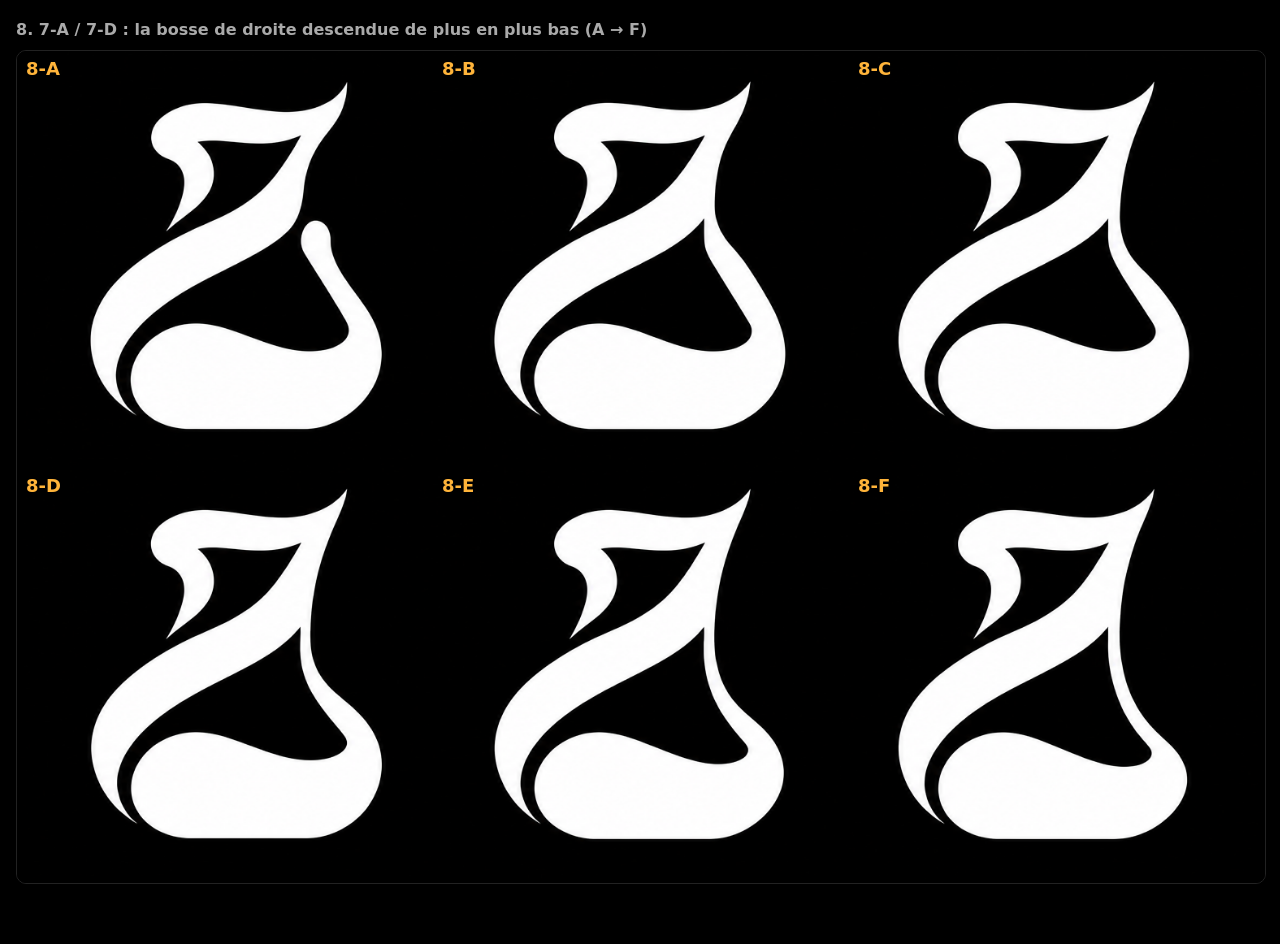
==== commit 2262d009: "Logo board 8: right bump moved lower (ChatGPT bridge) Co-Authored-By: Claude Opus 5.5 <noreply@anthr" ====
--- a/logo-mark/codex/index.html
+++ b/logo-mark/codex/index.html
@@ -18,6 +18,7 @@
 <h2>5. Fusion 3-D + 1-D, poussée : ruban plus franc, 7 plus caché (pensé pour l'animation)</h2><div class="board" data-n="5"><img src="planche-5.png"></div>
 <h2>6. 4-D retravaillé (pont ChatGPT) : le haut du flacon intégré au ruban, la fente gardée</h2><div class="board" data-n="6"><img src="../bridge/planche-6.png"></div>
 <h2>7. Mélange 6-C / 6-D : la forme de 6-C, un 7 net sans bosse, le haut moins plat</h2><div class="board" data-n="7"><img src="../bridge/planche-7.png"></div>
+<h2>8. 7-A / 7-D : la bosse de droite descendue de plus en plus bas (A → F)</h2><div class="board" data-n="8"><img src="../bridge/planche-8.png"></div>
 </main><script>
 document.querySelectorAll('.board').forEach((b) => 'ABCDEF'.split('').forEach((l, i) => {
   const t = document.createElement('b'); t.textContent = b.dataset.n + '-' + l;
